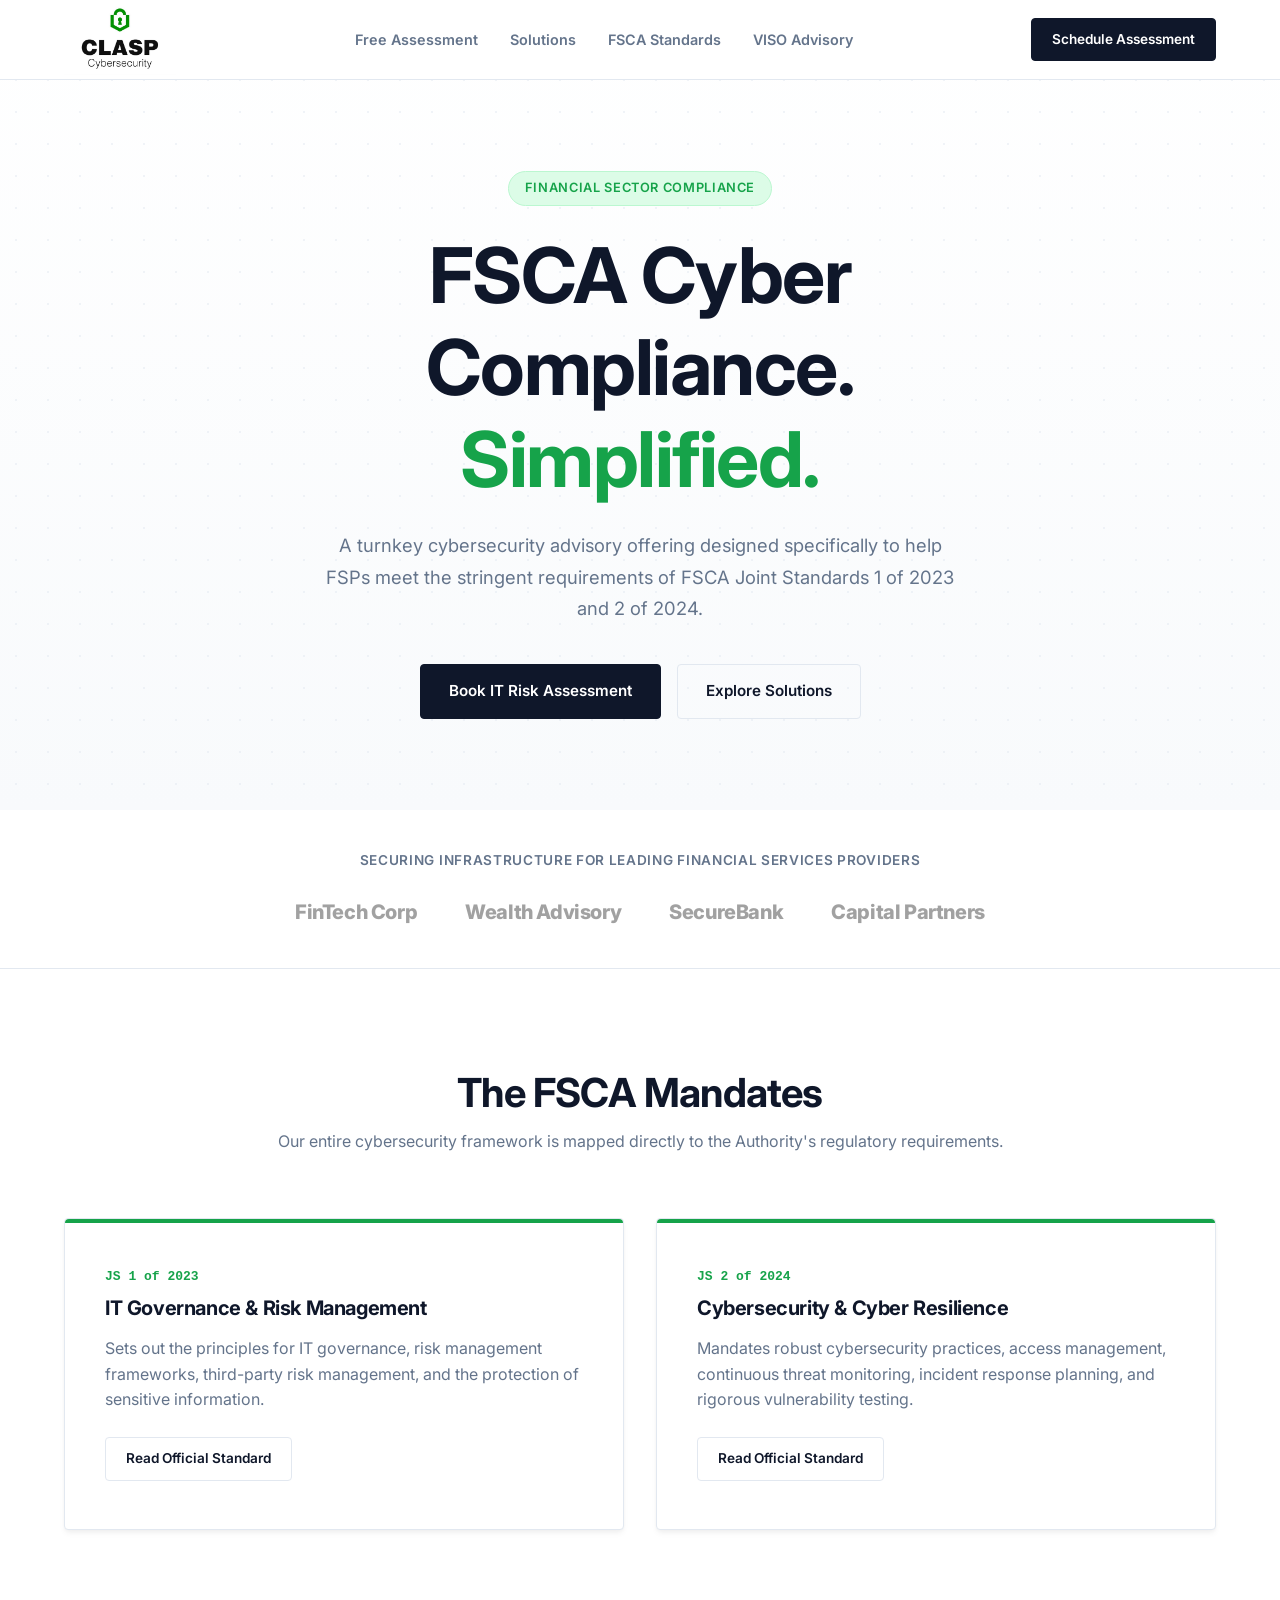
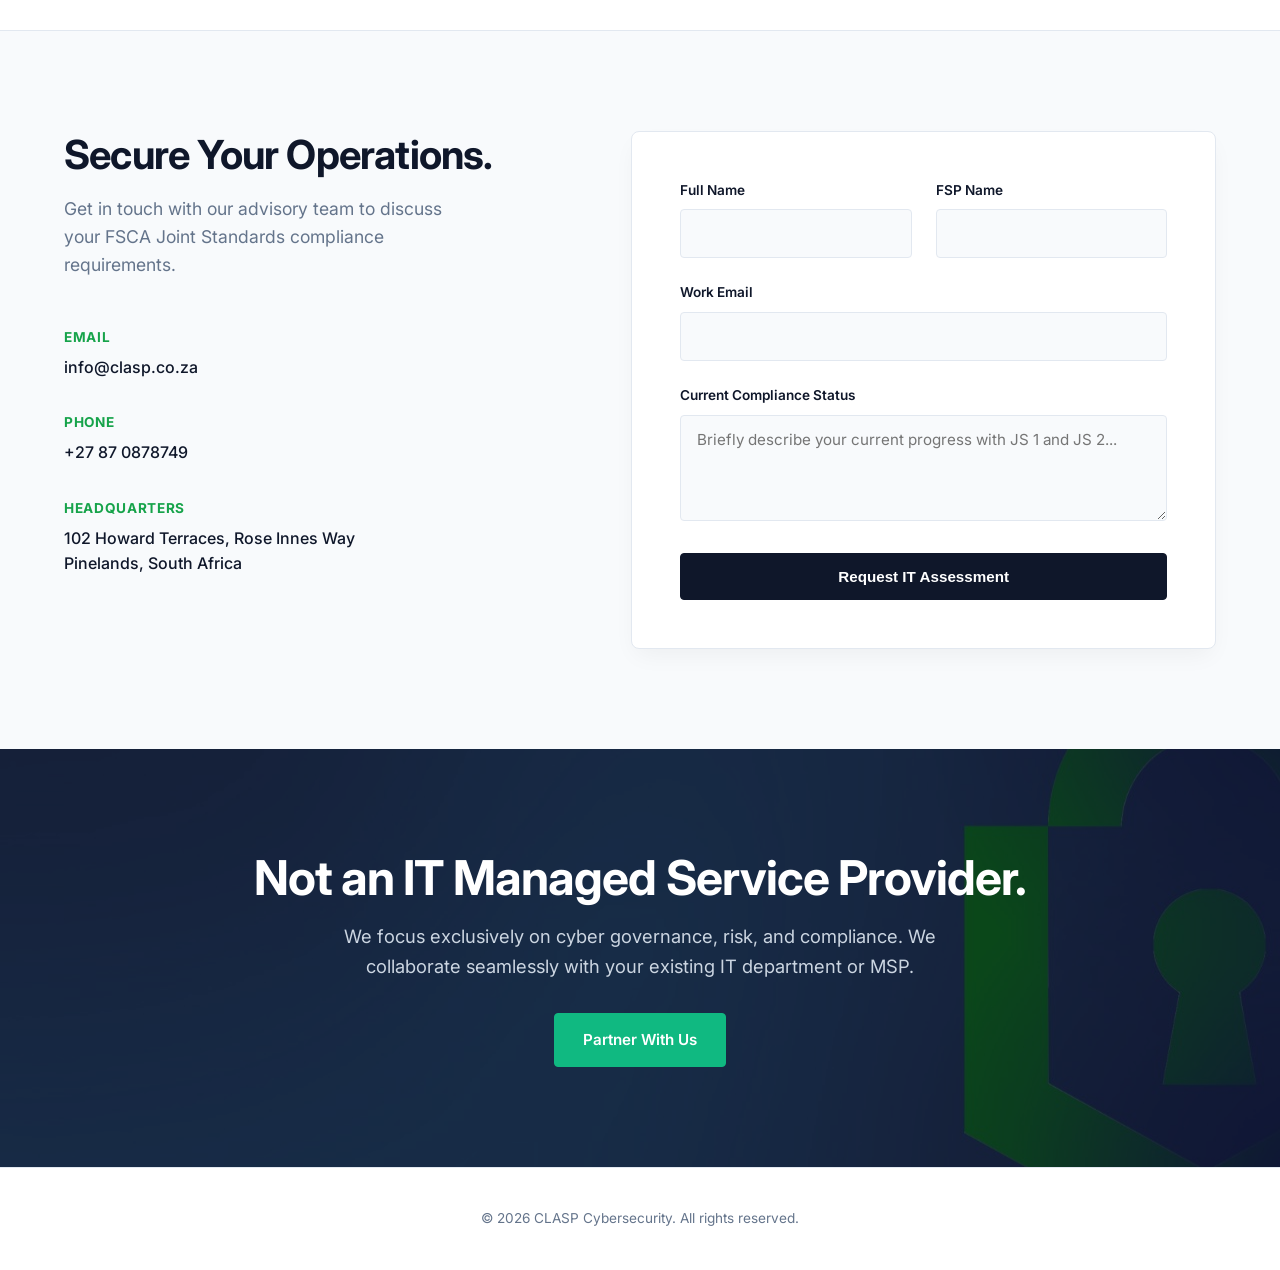
==== index.html @ 7457c9a3 "updated links for js1&2 and added button animation" ====
<!DOCTYPE html>
<html lang="en">
<head>
  <meta charset="UTF-8">
  <meta name="viewport" content="width=device-width, initial-scale=1.0">
  <meta name="description" content="CLASP - Cybersecurity and FSCA Joint Standards Compliance for FSPs">
  <title>CLASP | FSCA Cyber Compliance</title>
  <link rel="icon" type="image/png" href="images/favicon.png">
  
  <link rel="preconnect" href="https://fonts.googleapis.com">
  <link rel="preconnect" href="https://fonts.gstatic.com" crossorigin>
  <link href="https://fonts.googleapis.com/css2?family=Inter:wght@400;500;600;700;800&display=swap" rel="stylesheet">
  
  <link rel="stylesheet" href="main.css">
</head>
<body>

  <nav class="navbar">
    <div class="container nav-container">
      <a href="/" class="brand">
        <img src="images/whitelogo.png" alt="CLASP Cyber" class="nav-logo">
      </a>
      <ul class="nav-links">
        <li><a href="assessment.html">Free Assessment</a></li>
        <li><a href="services.html">Solutions</a></li>
        <li><a href="index.html#standards">FSCA Standards</a></li>
        <li><a href="about.html">VISO Advisory</a></li>
      </ul>
      <a href="#contact" class="btn btn-primary btn-sm">Schedule Assessment</a>
    </div>
  </nav>

  <main>
    <section class="hero">
      <div class="hero-pattern"></div>
      <div class="container hero-container">
        <div class="badge">Financial Sector Compliance</div>
        <h1>FSCA Cyber Compliance. <br><span class="text-accent">Simplified.</span></h1>
        <p class="hero-subtitle">
          A turnkey cybersecurity advisory offering designed specifically to help FSPs meet the stringent requirements of FSCA Joint Standards 1 of 2023 and 2 of 2024.
        </p>
        <div class="button-group">
          <a href="#contact" class="btn btn-primary">Book IT Risk Assessment</a>
          <a href="services.html" class="btn btn-outline">Explore Solutions</a>
        </div>
      </div>
    </section>

    <section class="trusted-by">
      <div class="container">
        <p class="trusted-label">Securing infrastructure for leading Financial Services Providers</p>
        <div class="logo-strip">
          <span class="trust-logo">FinTech Corp</span>
          <span class="trust-logo">Wealth Advisory</span>
          <span class="trust-logo">SecureBank</span>
          <span class="trust-logo">Capital Partners</span>
        </div>
      </div>
    </section>

    <section id="standards" style="padding: 100px 0; background: var(--bg-surface); border-bottom: 1px solid var(--border-subtle);">
      <div class="container">
        <div class="section-header">
          <h2>The FSCA Mandates</h2>
          <p>Our entire cybersecurity framework is mapped directly to the Authority's regulatory requirements.</p>
        </div>
        
        <div style="display: grid; grid-template-columns: repeat(auto-fit, minmax(300px, 1fr)); gap: 32px;">
          <div class="trust-card">
            <div class="card-line"></div>
            <div style="font-family: monospace; color: var(--accent); font-weight: 600; margin-bottom: 8px;">JS 1 of 2023</div>
            <h3>IT Governance & Risk Management</h3>
            <p style="margin-bottom: 24px;">Sets out the principles for IT governance, risk management frameworks, third-party risk management, and the protection of sensitive information.</p>
            <a href="https://www.resbank.co.za/en/home/publications/publication-detail-pages/prudential-authority/pa-public-awareness/Communication/2023/Joint-Communication-4-of-2023-Publication-of-the-Joint-Standard-IT-Gov-and-Risk" target="_blank" class="btn btn-outline btn-sm">Read Official Standard</a>
          </div>
          
          <div class="trust-card">
            <div class="card-line"></div>
            <div style="font-family: monospace; color: var(--accent); font-weight: 600; margin-bottom: 8px;">JS 2 of 2024</div>
            <h3>Cybersecurity & Cyber Resilience</h3>
            <p style="margin-bottom: 24px;">Mandates robust cybersecurity practices, access management, continuous threat monitoring, incident response planning, and rigorous vulnerability testing.</p>
            <a href="https://www.resbank.co.za/en/home/publications/publication-detail-pages/prudential-authority/pa-public-awareness/Communication/2024/Joint-Communication-2-of-2024-Publication-of-the-Joint-Standard-Cybersecurity-and-cyber-resilience" target="_blank" class="btn btn-outline btn-sm">Read Official Standard</a>
          </div>
        </div>
      </div>
    </section>

    <section id="contact" class="contact-section">
      <div class="container contact-container">
        
        <div class="contact-info">
          <h2>Secure Your Operations.</h2>
          <p>Get in touch with our advisory team to discuss your FSCA Joint Standards compliance requirements.</p>
          
          <div class="contact-details">
            <div class="detail-item">
              <strong>Email</strong>
              <span>info@clasp.co.za</span>
            </div>
            <div class="detail-item">
              <strong>Phone</strong>
              <span>+27 87 0878749</span>
            </div>
            <div class="detail-item">
              <strong>Headquarters</strong>
              <span>102 Howard Terraces, Rose Innes Way<br>Pinelands, South Africa</span>
            </div>
          </div>
        </div>
        
        <div class="contact-form-wrapper">
          <form class="enterprise-form" id="contact-form">
            <div class="form-row">
              <div class="form-group">
                <label for="name">Full Name</label>
                <input type="text" id="name" required>
              </div>
              <div class="form-group">
                <label for="company">FSP Name</label>
                <input type="text" id="company" required>
              </div>
            </div>
            <div class="form-group">
              <label for="email">Work Email</label>
              <input type="email" id="email" required>
            </div>
            <div class="form-group">
              <label for="message">Current Compliance Status</label>
              <textarea id="message" rows="4" placeholder="Briefly describe your current progress with JS 1 and JS 2..." required></textarea>
            </div>
            <button type="submit" class="btn btn-primary w-100">Request IT Assessment</button>
          </form>
        </div>

      </div>
    </section>
  </main>

  <section class="cta-banner">
    <div class="cta-overlay"></div>
    <div class="container cta-container">
      <h2>Not an IT Managed Service Provider.</h2>
      <p>We focus exclusively on cyber governance, risk, and compliance. We collaborate seamlessly with your existing IT department or MSP.</p>
      <a href="#contact" class="btn btn-accent cta-btn">Partner With Us</a>
    </div>
  </section>

  <footer class="footer">
    <div class="container">
      <div class="footer-bottom">
        <p>&copy; 2026 CLASP Cybersecurity. All rights reserved.</p>
      </div>
    </div>
  </footer>
  <script src="main.js"></script>
</body>
</html>
---- main.css ----
/* ============================================
   CLASP — Crisp White & Cyber Green Theme
   ============================================ */

:root {
  /* The Palette: Ultra-clean white with your brand's green */
  --bg-base: #F8FAFC;       /* Very light cool gray for the page background */
  --bg-surface: #FFFFFF;    /* Pure white for cards and nav */
  
  --text-main: #0F172A;     /* Deep slate (almost black) for crisp reading */
  --text-muted: #64748B;    /* Medium slate for secondary text */
  
  --accent: #16A34A;        /* Cyber Green (matches your logo) */
  --accent-light: #DCFCE7;  /* Very soft green for hover states/badges */
  
  --border-subtle: #E2E8F0; /* Light gray borders */
  --border-focus: #16A34A;

  --font-main: 'Inter', sans-serif;
  --radius-sm: 4px;         
  --radius-md: 8px;
  
  --ease: cubic-bezier(0.16, 1, 0.3, 1);
}

/* --- Reset & Base --- */
* { margin: 0; padding: 0; box-sizing: border-box; }

body {
  font-family: var(--font-main);
  background-color: var(--bg-base);
  color: var(--text-main);
  line-height: 1.6;
  -webkit-font-smoothing: antialiased;
}

a { text-decoration: none; color: inherit; }
ul { list-style: none; }

.container {
  max-width: 1200px;
  margin: 0 auto;
  padding: 0 24px;
}

.text-accent { color: var(--accent); }

/* --- Typography --- */
h1, h2, h3 { font-weight: 700; line-height: 1.2; letter-spacing: -0.02em; }
p { color: var(--text-muted); }

/* --- Buttons --- */
.btn {
  display: inline-flex;
  align-items: center;
  justify-content: center;
  padding: 14px 28px;
  font-size: 0.95rem;
  font-weight: 600;
  border-radius: var(--radius-sm);
  transition: all 0.2s var(--ease);
  cursor: pointer;
}

.btn-primary {
  background-color: var(--text-main);
  color: #FFFFFF;
  border: 1px solid var(--text-main);
}

.btn-primary:hover {
  background-color: var(--accent); 
  border-color: var(--accent);
}

.btn-outline {
  background-color: transparent;
  color: var(--text-main);
  border: 1px solid var(--border-subtle);
}

.btn-outline:hover {
  background-color: var(--bg-surface);
  border-color: var(--text-main);
}

.btn-sm { padding: 10px 20px; font-size: 0.85rem; }

/* --- Navigation --- */
.navbar {
  position: fixed;
  top: 0; left: 0; right: 0;
  height: 80px;
  background: rgba(255, 255, 255, 0.95);
  backdrop-filter: blur(8px);
  -webkit-backdrop-filter: blur(8px);
  border-bottom: 1px solid var(--border-subtle);
  z-index: 100;
}

.nav-container {
  display: flex;
  justify-content: space-between;
  align-items: center;
  height: 100%;
}

.brand {
  font-size: 1.25rem;
  font-weight: 800;
  letter-spacing: 0.05em;
  color: var(--accent);
}

/* The Magic Logo Fix */
.nav-logo {
  height: 70px;
  width: auto;
  display: block;
  /*filter: invert(1) hue-rotate(180deg) brightness(0.8);*/
  transition: transform 0.3s var(--ease);
}

.nav-logo:hover {
  transform: scale(1.02);
}

.nav-links { display: flex; gap: 32px; }
.nav-links a {
  font-size: 0.9rem;
  font-weight: 600;
  color: var(--text-muted);
  transition: color 0.2s;
}
.nav-links a:hover { color: var(--accent); }
/* The active state class we will apply with JavaScript */
.nav-links a.nav-active {
  color: var(--accent) !important;
}

/* --- Hero Section --- */
.hero {
  position: relative;
  min-height: 90vh;
  display: flex;
  align-items: center;
  padding-top: 80px;
  background: linear-gradient(180deg, #FFFFFF 0%, var(--bg-base) 100%);
  overflow: hidden;
}

.hero-pattern {
  position: absolute;
  inset: 0;
  background-image: radial-gradient(var(--border-subtle) 1px, transparent 1px);
  background-size: 32px 32px;
  opacity: 0.5;
  z-index: 0;
}

.hero-container {
  max-width: 850px;
  text-align: center;
  position: relative;
  z-index: 1;
}

.badge {
  display: inline-block;
  padding: 6px 16px;
  background: var(--accent-light);
  border: 1px solid #bbf7d0;
  border-radius: 60px;
  font-size: 0.8rem;
  font-weight: 600;
  color: var(--accent);
  margin-bottom: 24px;
  text-transform: uppercase;
  letter-spacing: 0.05em;
}

.hero h1 {
  font-size: clamp(3rem, 6vw, 5rem);
  margin-bottom: 24px;
  color: var(--text-main);
}

.hero-subtitle {
  font-size: 1.15rem;
  max-width: 650px;
  margin: 0 auto 40px;
  line-height: 1.7;
}

.button-group {
  display: flex;
  gap: 16px;
  justify-content: center;
}

/* --- Features / Grid --- */
.features { padding: 100px 0; }

.section-header {
  text-align: center;
  margin-bottom: 64px;
}

.section-header h2 { font-size: 2.5rem; margin-bottom: 12px; color: var(--text-main); }

.grid-3 {
  display: grid;
  grid-template-columns: repeat(auto-fit, minmax(300px, 1fr));
  gap: 32px;
}

.trust-card {
  background: var(--bg-surface);
  border: 1px solid var(--border-subtle);
  padding: 48px 40px;
  border-radius: var(--radius-sm);
  box-shadow: 0 4px 6px -1px rgba(0, 0, 0, 0.05), 0 2px 4px -1px rgba(0, 0, 0, 0.03);
  position: relative;
  transition: transform 0.3s var(--ease), box-shadow 0.3s var(--ease);
}

.trust-card:hover {
  transform: translateY(-4px);
  box-shadow: 0 10px 15px -3px rgba(0, 0, 0, 0.1), 0 4px 6px -2px rgba(0, 0, 0, 0.05);
}

.card-line {
  position: absolute;
  top: 0; left: 0; right: 0;
  height: 4px;
  background: var(--accent);
  border-radius: var(--radius-sm) var(--radius-sm) 0 0;
}

.trust-card h3 { font-size: 1.25rem; margin-bottom: 16px; color: var(--text-main); }
.trust-card p { font-size: 1rem; line-height: 1.6; }


/* --- Trusted By Banner --- */
.trusted-by {
  border-bottom: 1px solid var(--border-subtle);
  padding: 40px 0;
  background: var(--bg-surface);
  text-align: center;
}

.trusted-label {
  font-size: 0.85rem;
  text-transform: uppercase;
  letter-spacing: 0.05em;
  color: var(--text-muted);
  margin-bottom: 24px;
  font-weight: 600;
}

.logo-strip {
  display: flex;
  justify-content: center;
  align-items: center;
  gap: 48px;
  flex-wrap: wrap;
  opacity: 0.4;
  filter: grayscale(100%);
  transition: opacity 0.3s ease;
}

.logo-strip:hover { opacity: 0.7; }

.trust-logo {
  font-family: var(--font-main);
  font-weight: 800;
  font-size: 1.25rem;
  color: var(--text-main);
  letter-spacing: -0.02em;
}

/* --- Contact Section --- */
.contact-section {
  padding: 100px 0;
  background: var(--bg-base);
}

.contact-container {
  display: grid;
  grid-template-columns: 1fr 1.2fr;
  gap: 80px;
  align-items: start;
}

.contact-info h2 { font-size: 2.5rem; margin-bottom: 16px; color: var(--text-main); }
.contact-info p { font-size: 1.1rem; margin-bottom: 48px; max-width: 400px; }

.contact-details {
  display: flex;
  flex-direction: column;
  gap: 32px;
}

.detail-item strong {
  display: block;
  font-size: 0.85rem;
  text-transform: uppercase;
  letter-spacing: 0.05em;
  color: var(--accent);
  margin-bottom: 6px;
}

.detail-item span { color: var(--text-main); font-weight: 500; line-height: 1.5; }

/* --- Enterprise Form --- */
.contact-form-wrapper {
  background: var(--bg-surface);
  padding: 48px;
  border-radius: var(--radius-md);
  border: 1px solid var(--border-subtle);
  box-shadow: 0 10px 25px -5px rgba(0, 0, 0, 0.05);
}

.enterprise-form .form-row { display: grid; grid-template-columns: 1fr 1fr; gap: 24px; }
.form-group { margin-bottom: 24px; }
.form-group label { display: block; font-size: 0.85rem; font-weight: 600; margin-bottom: 8px; color: var(--text-main); }

.form-group input,
.form-group textarea {
  width: 100%;
  padding: 14px 16px;
  background: var(--bg-base);
  border: 1px solid var(--border-subtle);
  border-radius: var(--radius-sm);
  font-family: var(--font-main);
  font-size: 0.95rem;
  color: var(--text-main);
  transition: all 0.2s var(--ease);
}

.form-group input:focus,
.form-group textarea:focus {
  outline: none;
  border-color: var(--accent);
  background: var(--bg-surface);
  box-shadow: 0 0 0 4px var(--accent-light);
}

.w-100 { width: 100%; }

/* --- Dark Contrast CTA Banner --- */
.cta-banner {
  position: relative;
  padding: 100px 0;
  background-image: url('images/clasp-background-1-.jpg');
  background-size: cover;
  background-position: center;
  color: #FFFFFF;
  text-align: center;
}

.cta-overlay {
  position: absolute;
  inset: 0;
  background: rgba(15, 23, 42, 0.6); /* Deep slate tint */
  z-index: 1;
}

.cta-container { position: relative; z-index: 2; }
.cta-banner h2 { font-size: clamp(2rem, 4vw, 3rem); margin-bottom: 16px; color: #FFFFFF; }
.cta-banner p { font-size: 1.15rem; color: #CBD5E1; margin-bottom: 32px; max-width: 600px; margin-left: auto; margin-right: auto; }

.btn-accent { background-color: #10B981; color: #FFFFFF; border: 1px solid #10B981; }
.btn-accent:hover { background-color: #059669; border-color: #059669; transform: translateY(-2px); box-shadow: 0 10px 15px -3px rgba(16, 185, 129, 0.3); }

/* --- Footer --- */
.footer {
  border-top: 1px solid var(--border-subtle);
  background: #FFFFFF;
  padding: 40px 0;
  text-align: center;
  font-size: 0.85rem;
  color: var(--text-muted);
}

@media (max-width: 900px) {
  .contact-container { grid-template-columns: 1fr; gap: 48px; }
  .enterprise-form .form-row { grid-template-columns: 1fr; }
  .contact-form-wrapper { padding: 32px; }
  .nav-links { display: none; /* Can add hamburger menu later */ }
} 

/* ============================================
   VISO ADVISORY PAGE STYLES (about.css)
   ============================================ */

/* --- VISO Hero Adjustments --- */
.viso-hero {
  min-height: 50vh;
  padding-top: 140px;
  text-align: center; /* Keep VISO hero consistent with main hero */
}

.viso-hero-container {
  max-width: 900px;
  margin: 0 auto; /* Center the content block */
}

.viso-title {
  font-size: clamp(2.5rem, 5vw, 4rem);
  color: var(--text-main);
}

.viso-subtitle {
  max-width: 700px;
  margin: 0 auto; /* Center subtitle text */
}

/* --- Features Section Adjustments --- */
.viso-features {
  padding-top: 40px;
}

.viso-section-header {
  text-align: left;
  margin-bottom: 40px;
}

.card-title {
  color: var(--text-main);
}

/* --- Collaboration Section ("Not an MSP") --- */
.collaboration-section {
  background: var(--bg-surface);
  padding: 100px 0;
  border-top: 1px solid var(--border-subtle);
}

.collaboration-grid {
  display: grid;
  grid-template-columns: 1fr 1fr;
  gap: 64px;
  align-items: center;
}

.collaboration-text h2 {
  font-size: 2.5rem;
  margin-bottom: 24px;
  color: var(--text-main);
}

.collaboration-text p {
  font-size: 1.1rem;
  color: var(--text-muted);
  margin-bottom: 24px;
}

.collaboration-list {
  list-style: none;
  display: flex;
  flex-direction: column;
  gap: 16px;
  margin-top: 8px;
}

.collaboration-list li {
  display: flex;
  align-items: center;
  gap: 12px;
  font-weight: 600;
  color: var(--text-main);
}

.collaboration-list li.muted {
  color: var(--text-muted);
}

.check-icon {
  color: var(--accent);
}

.arrow-icon {
  color: var(--border-focus);
}

/* --- VISO CTA Box --- */
.collaboration-cta-box {
  background: var(--bg-base);
  padding: 48px;
  border-radius: var(--radius-md);
  border: 1px solid var(--border-subtle);
}

.collaboration-cta-box h3 {
  margin-bottom: 16px;
  color: var(--text-main);
}

.collaboration-cta-box p {
  margin-bottom: 32px;
  color: var(--text-muted);
}

/* --- Mobile Responsiveness --- */
@media (max-width: 900px) {
  .collaboration-grid {
    grid-template-columns: 1fr;
    gap: 48px;
  }
  .collaboration-cta-box {
    padding: 32px;
  }
}

/* ============================================
   ASSESSMENT QUIZ STYLES
   ============================================ */

.assessment-page {
  background: var(--bg-base);
}

.assessment-main {
  padding-top: 140px;
  min-height: 100vh;
  display: flex;
  align-items: flex-start;
  justify-content: center;
}

.assessment-container {
  max-width: 800px;
  width: 100%;
}

.quiz-header {
  text-align: center;
  margin-bottom: 40px;
}

.quiz-header h1 {
  color: var(--text-main);
  margin-bottom: 16px;
}

/* The Quiz Card */
.quiz-card {
  background: var(--bg-surface);
  border: 1px solid var(--border-subtle);
  border-radius: var(--radius-md);
  padding: 48px;
  box-shadow: 0 10px 30px -5px rgba(0, 0, 0, 0.05);
  min-height: 400px;
  position: relative;
}

/* Progress Bar */
.progress-bar-container {
  width: 100%;
  height: 6px;
  background: var(--bg-base);
  border-radius: 6px;
  margin-bottom: 32px;
  overflow: hidden;
}

.progress-bar {
  height: 100%;
  background: var(--accent);
  width: 0%;
  transition: width 0.4s var(--ease);
}

/* Question Styles */
.question-text {
  font-size: 1.5rem;
  font-weight: 600;
  color: var(--text-main);
  margin-bottom: 32px;
  line-height: 1.4;
}

.options-grid {
  display: flex;
  flex-direction: column;
  gap: 16px;
  margin-bottom: 32px;
}

.option-btn {
  width: 100%;
  text-align: left;
  padding: 16px 24px;
  background: var(--bg-base);
  border: 1px solid var(--border-subtle);
  border-radius: var(--radius-sm);
  font-size: 1.05rem;
  font-weight: 500;
  color: var(--text-main);
  cursor: pointer;
  transition: all 0.2s var(--ease);
}

.option-btn:hover {
  border-color: var(--accent);
  background: var(--accent-light);
}

/* Results Styles */
.hidden {
  display: none !important;
}

.text-center {
  text-align: center;
}

.score-circle {
  width: 120px;
  height: 120px;
  border-radius: 50%;
  background: var(--accent-light);
  color: var(--accent);
  display: flex;
  align-items: center;
  justify-content: center;
  font-size: 2.5rem;
  font-weight: 800;
  margin: 0 auto 24px;
  border: 4px solid var(--accent);
}

.result-text {
  font-size: 1.1rem;
  color: var(--text-muted);
  margin-bottom: 40px;
  max-width: 500px;
  margin-left: auto;
  margin-right: auto;
}

.result-actions {
  display: flex;
  gap: 16px;
  justify-content: center;
}

@media (max-width: 600px) {
  .quiz-card { padding: 32px 24px; }
  .result-actions { flex-direction: column; }
}

/* --- Navigation & Counter Additions --- */
.question-counter {
  font-size: 0.85rem;
  font-weight: 700;
  color: var(--accent);
  text-transform: uppercase;
  letter-spacing: 0.05em;
  margin-bottom: 16px;
}

.quiz-navigation {
  display: flex;
  justify-content: space-between;
  margin-top: 32px;
  padding-top: 24px;
  border-top: 1px solid var(--border-subtle);
}

/* Disabled state for the Next button */
.quiz-navigation .btn:disabled {
  opacity: 0.5;
  cursor: not-allowed;
  pointer-events: none;
}

/* Highlight the selected option */
.option-btn.selected {
  border-color: var(--accent);
  background: var(--accent-light);
  box-shadow: 0 0 0 1px var(--accent);
}

.score-line-wrapper {
  max-width: 500px;
  margin: 0 auto 48px;
  position: relative;
  padding-top: 40px; /* Space reserved only for the moving tooltip */
}
.score-line {
  position: relative;
  height: 12px;
  background: linear-gradient(to right, 
    #EF4444 0%, #EF4444 39.9%,   
    #F59E0B 40%, #F59E0B 64.9%,  
    #3B82F6 65%, #3B82F6 84.9%,  
    #10B981 85%, #10B981 100%    
  );
  border-radius: 6px;
  margin-bottom: 48px; /* Creates a nice gap below the line for the benchmark label */
}

.benchmark-label {
  position: absolute;
  top: 30px; /* Pushes the text safely below the tick mark */
  transform: translateX(-50%);
  font-size: 0.75rem;
  font-weight: 700;
  color: var(--text-muted);
  text-transform: uppercase;
  letter-spacing: 0.05em;
  white-space: nowrap;
}

.benchmark-tick {
  position: absolute;
  top: 0;
  height: 24px; /* Drops 12px below the line */
  width: 2px;
  background-color: var(--text-muted);
  transform: translateX(-50%);
  z-index: 1;
}

/* The User's Score Pin */
.user-score-marker {
  position: absolute;
  top: 50%;
  transform: translate(-50%, -50%);
  width: 24px;
  height: 24px;
  background: var(--bg-surface);
  border: 4px solid var(--text-main);
  border-radius: 50%;
  box-shadow: 0 4px 6px rgba(0, 0, 0, 0.1);
  /* Smoothly slides into place */
  transition: left 1s cubic-bezier(0.16, 1, 0.3, 1), border-color 0.3s;
  z-index: 2;
}

.user-score-tooltip {
  position: absolute;
  top: -40px;
  left: 50%;
  transform: translateX(-50%);
  background: var(--text-main);
  color: var(--bg-surface);
  padding: 4px 12px;
  border-radius: 4px;
  font-size: 0.9rem;
  font-weight: 800;
}

/* Tooltip triangle pointer */
.user-score-tooltip::after {
  content: '';
  position: absolute;
  bottom: -6px;
  left: 50%;
  transform: translateX(-50%);
  border-width: 6px 6px 0;
  border-style: solid;
  border-color: var(--text-main) transparent transparent transparent;
}

.score-labels {
  display: flex;
  justify-content: space-between;
  font-size: 0.8rem;
  font-weight: 600;
  color: var(--text-muted);
}
/* Schedule Assessment → show CLASP logo on hover, keep background */
a[href="#contact"].btn-primary,
a[href="index.html#contact"].btn-primary {
  position: relative;
  overflow: hidden;
  z-index: 0;
  transition: color 0.3s var(--ease),
              background-color 0.3s var(--ease),
              border-color 0.3s var(--ease);
}

a[href="#contact"].btn-primary::before,
a[href="index.html#contact"].btn-primary::before {
  content: '';
  position: absolute;
  inset: 0;
  background-image: url('images/icon-no-brackground.png'); /* CLASP logo */
  background-repeat: no-repeat;
  background-position: center;
  background-size: 32px;
  transform: translateY(100%);
  transition: transform 0.3s var(--ease);
  z-index: 1;
}

a[href="#contact"].btn-primary:hover::before,
a[href="index.html#contact"].btn-primary:hover::before {
  transform: translateY(0);
}

a[href="#contact"].btn-primary:hover,
a[href="index.html#contact"].btn-primary:hover {
  color: transparent;                /* hide text */
  background-color: var(--text-main); /* keep original dark bg, not green */
  border-color: var(--text-main);
}
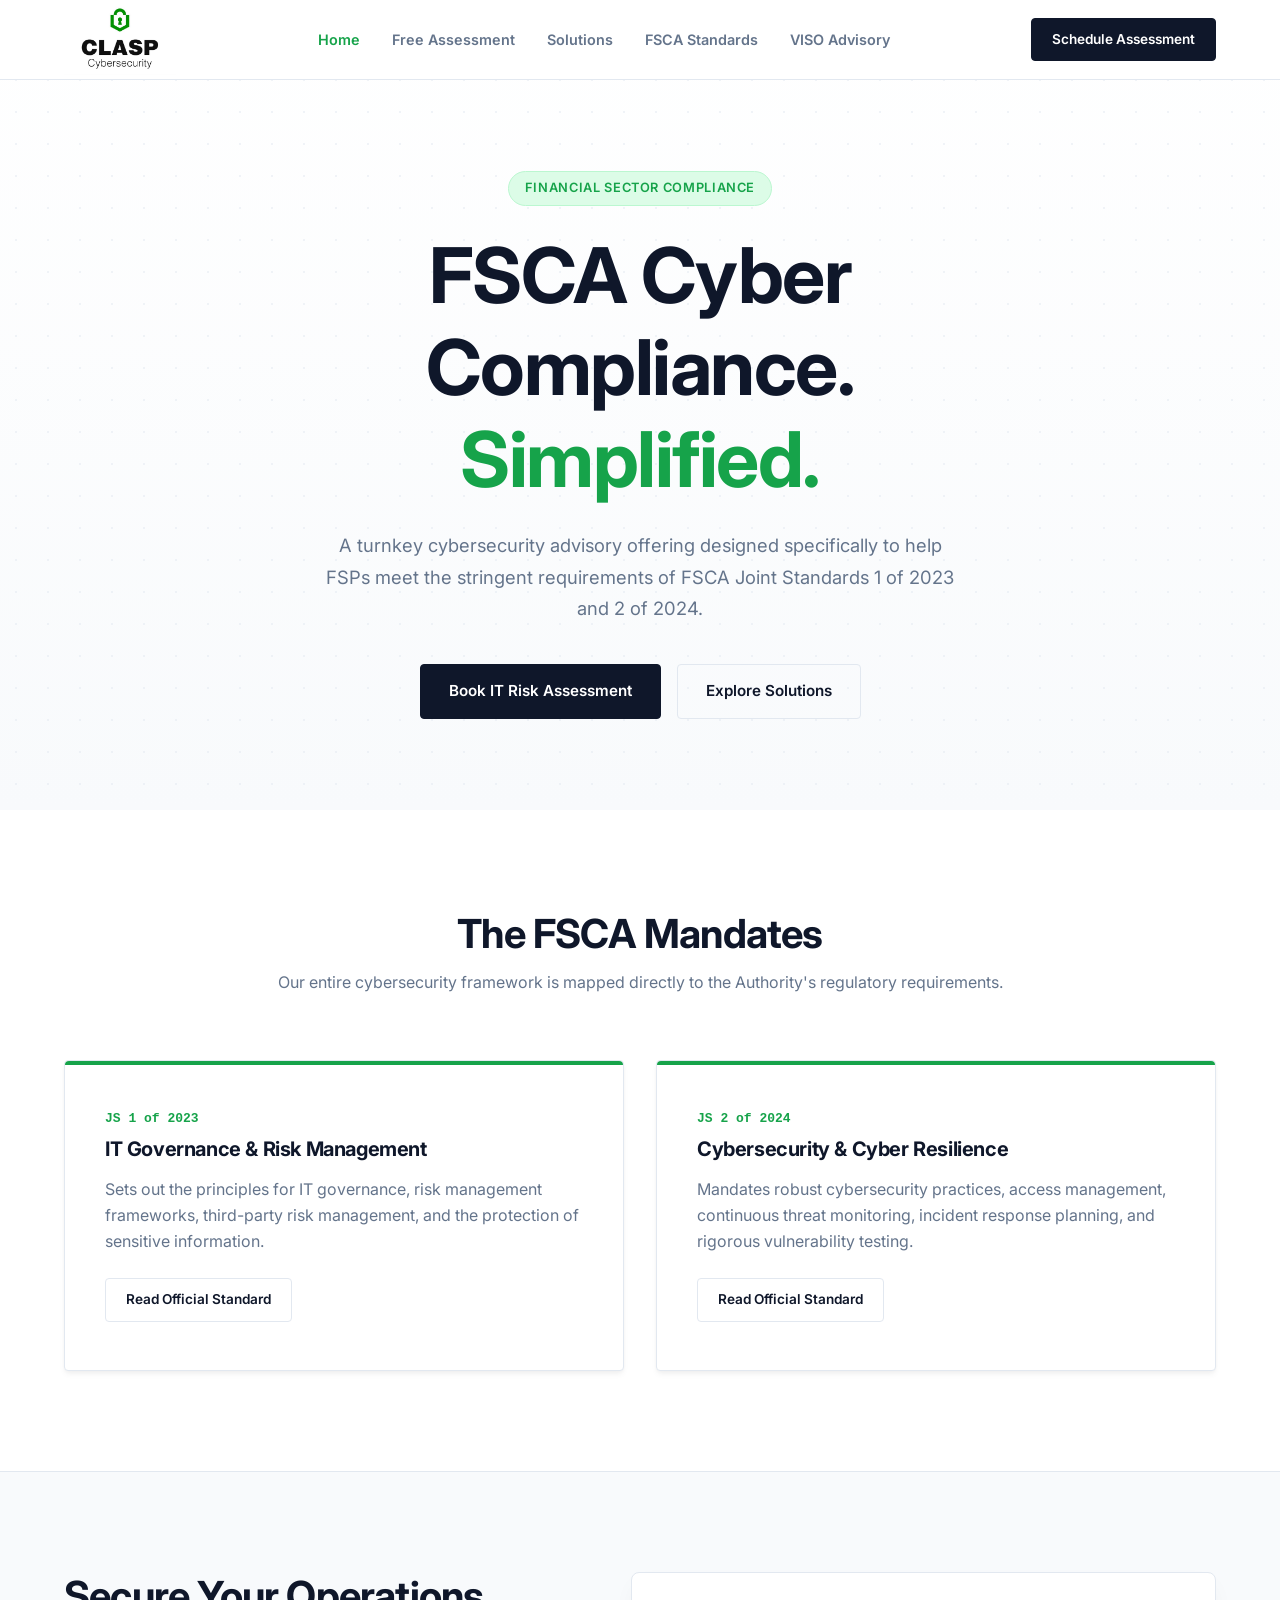
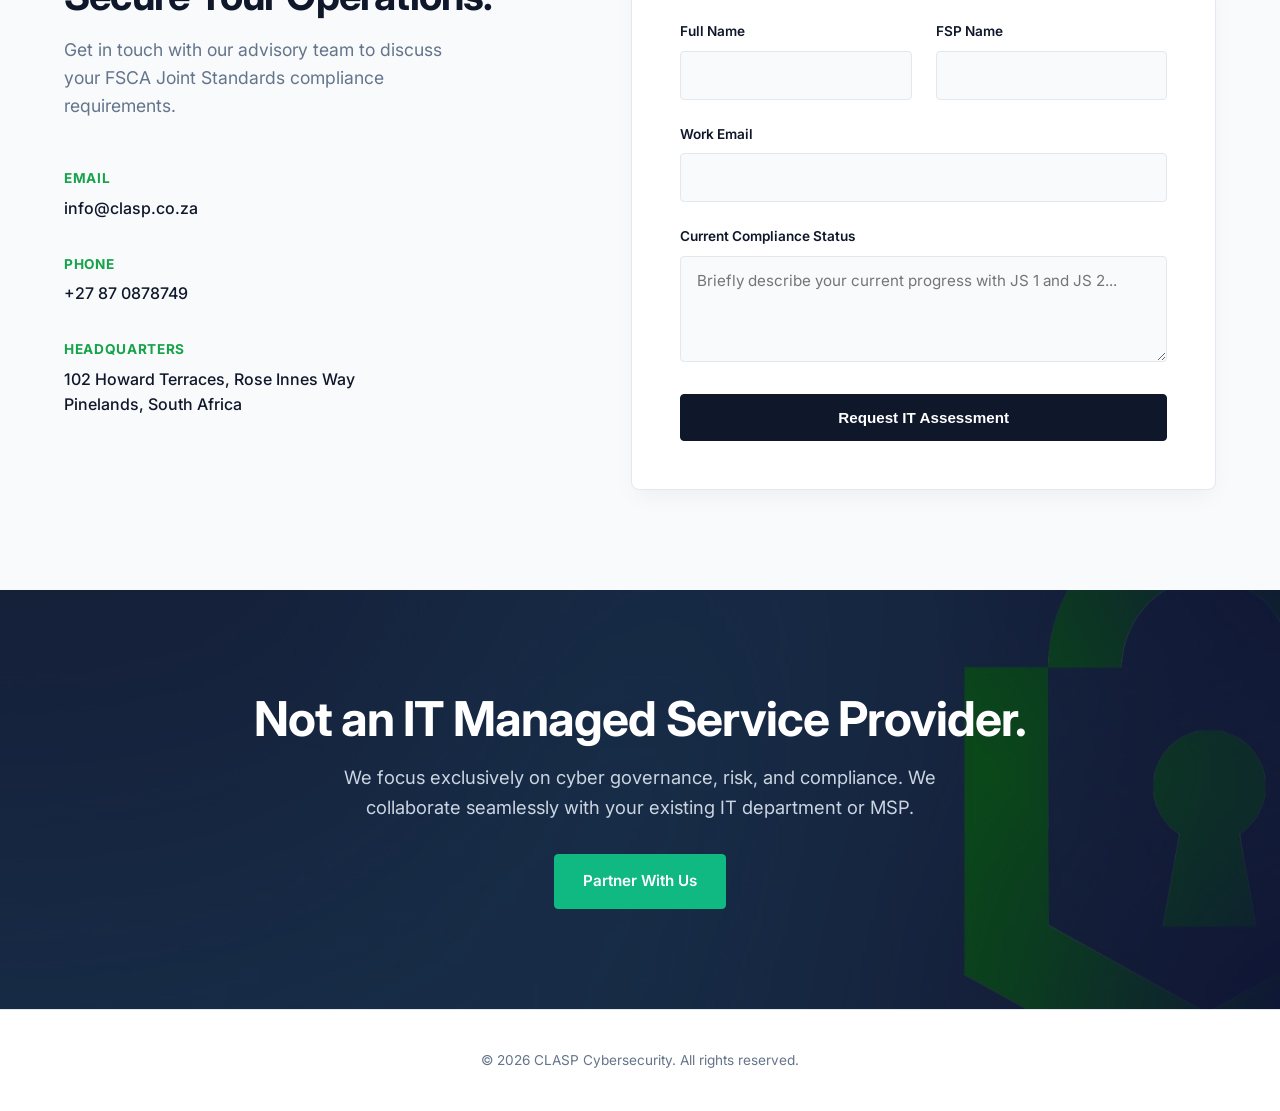
==== commit 4b7bb6c1: "made some design changes" ====
--- a/index.html
+++ b/index.html
@@ -12,6 +12,7 @@
   <link href="https://fonts.googleapis.com/css2?family=Inter:wght@400;500;600;700;800&display=swap" rel="stylesheet">
   
   <link rel="stylesheet" href="main.css">
+  <script src="https://challenges.cloudflare.com/turnstile/v0/api.js" async defer></script> 
 </head>
 <body>
 
@@ -20,7 +21,13 @@
       <a href="/" class="brand">
         <img src="images/whitelogo.png" alt="CLASP Cyber" class="nav-logo">
       </a>
+        <button class="nav-toggle" aria-label="Toggle navigation" aria-expanded="false">
+          <span></span>
+          <span></span>
+          <span></span>
+        </button>
       <ul class="nav-links">
+        <li><a href="index.html" class="nav-active">Home</a></li>
         <li><a href="assessment.html">Free Assessment</a></li>
         <li><a href="services.html">Solutions</a></li>
         <li><a href="index.html#standards">FSCA Standards</a></li>
@@ -46,18 +53,7 @@
       </div>
     </section>
 
-    <section class="trusted-by">
-      <div class="container">
-        <p class="trusted-label">Securing infrastructure for leading Financial Services Providers</p>
-        <div class="logo-strip">
-          <span class="trust-logo">FinTech Corp</span>
-          <span class="trust-logo">Wealth Advisory</span>
-          <span class="trust-logo">SecureBank</span>
-          <span class="trust-logo">Capital Partners</span>
-        </div>
-      </div>
-    </section>
-
+    
     <section id="standards" style="padding: 100px 0; background: var(--bg-surface); border-bottom: 1px solid var(--border-subtle);">
       <div class="container">
         <div class="section-header">
@@ -113,22 +109,29 @@
             <div class="form-row">
               <div class="form-group">
                 <label for="name">Full Name</label>
-                <input type="text" id="name" required>
+                <input type="text" id="name" name="name" required>
               </div>
               <div class="form-group">
                 <label for="company">FSP Name</label>
-                <input type="text" id="company" required>
+                <input type="text" id="company" name="company" required>
               </div>
             </div>
+            
             <div class="form-group">
               <label for="email">Work Email</label>
-              <input type="email" id="email" required>
+              <input type="email" id="email" name="email" required>
             </div>
+            
             <div class="form-group">
               <label for="message">Current Compliance Status</label>
-              <textarea id="message" rows="4" placeholder="Briefly describe your current progress with JS 1 and JS 2..." required></textarea>
+              <textarea id="message" name="message" rows="4" placeholder="Briefly describe your current progress with JS 1 and JS 2..." required></textarea>
             </div>
-            <button type="submit" class="btn btn-primary w-100">Request IT Assessment</button>
+            
+            <div class="cf-turnstile" data-sitekey="0x4AAAAAACrjuvZchyjGcZKr" style="margin-bottom: 20px;"></div>
+
+            <button type="submit" class="btn btn-primary w-100" id="submit-btn">Request IT Assessment</button>
+            
+            <div id="form-status" style="display: none; margin-top: 16px; padding: 12px; border-radius: 4px; font-weight: 500; text-align: center;"></div>
           </form>
         </div>
 
--- a/main.css
+++ b/main.css
@@ -138,6 +138,43 @@
   color: var(--accent) !important;
 }
 
+/* Hamburger toggle (hidden on desktop) */
+.nav-toggle {
+  display: none;
+  flex-direction: column;
+  justify-content: center;
+  align-items: center;
+  gap: 4px;
+  width: 40px;
+  height: 40px;
+  border-radius: 999px;
+  border: 1px solid var(--border-subtle);
+  background: var(--bg-surface);
+  cursor: pointer;
+  padding: 0;
+}
+
+.nav-toggle span {
+  display: block;
+  width: 18px;
+  height: 2px;
+  border-radius: 999px;
+  background: var(--text-main);
+  transition: transform 0.2s var(--ease), opacity 0.2s var(--ease);
+}
+
+.nav-toggle.is-open span:nth-child(1) {
+  transform: translateY(6px) rotate(45deg);
+}
+
+.nav-toggle.is-open span:nth-child(2) {
+  opacity: 0;
+}
+
+.nav-toggle.is-open span:nth-child(3) {
+  transform: translateY(-6px) rotate(-45deg);
+}
+
 /* --- Hero Section --- */
 .hero {
   position: relative;
@@ -387,7 +424,42 @@
   .contact-container { grid-template-columns: 1fr; gap: 48px; }
   .enterprise-form .form-row { grid-template-columns: 1fr; }
   .contact-form-wrapper { padding: 32px; }
-  .nav-links { display: none; /* Can add hamburger menu later */ }
+
+  .nav-container {
+    position: relative;
+    gap: 12px;
+  }
+
+  /* Show hamburger, hide inline CTA on small screens */
+  .nav-toggle {
+    display: inline-flex;
+  }
+
+  .navbar .btn-sm {
+    display: none;
+  }
+
+  .nav-links {
+    position: absolute;
+    top: 80px;
+    left: 0;
+    right: 0;
+    flex-direction: column;
+    gap: 16px;
+    padding: 16px 24px 24px;
+    background: var(--bg-surface);
+    border-bottom: 1px solid var(--border-subtle);
+    box-shadow: 0 10px 25px -10px rgba(15, 23, 42, 0.25);
+    display: none;
+  }
+
+  .nav-links.is-open {
+    display: flex;
+  }
+
+  .nav-links a {
+    font-size: 0.95rem;
+  }
 } 
 
 /* ============================================
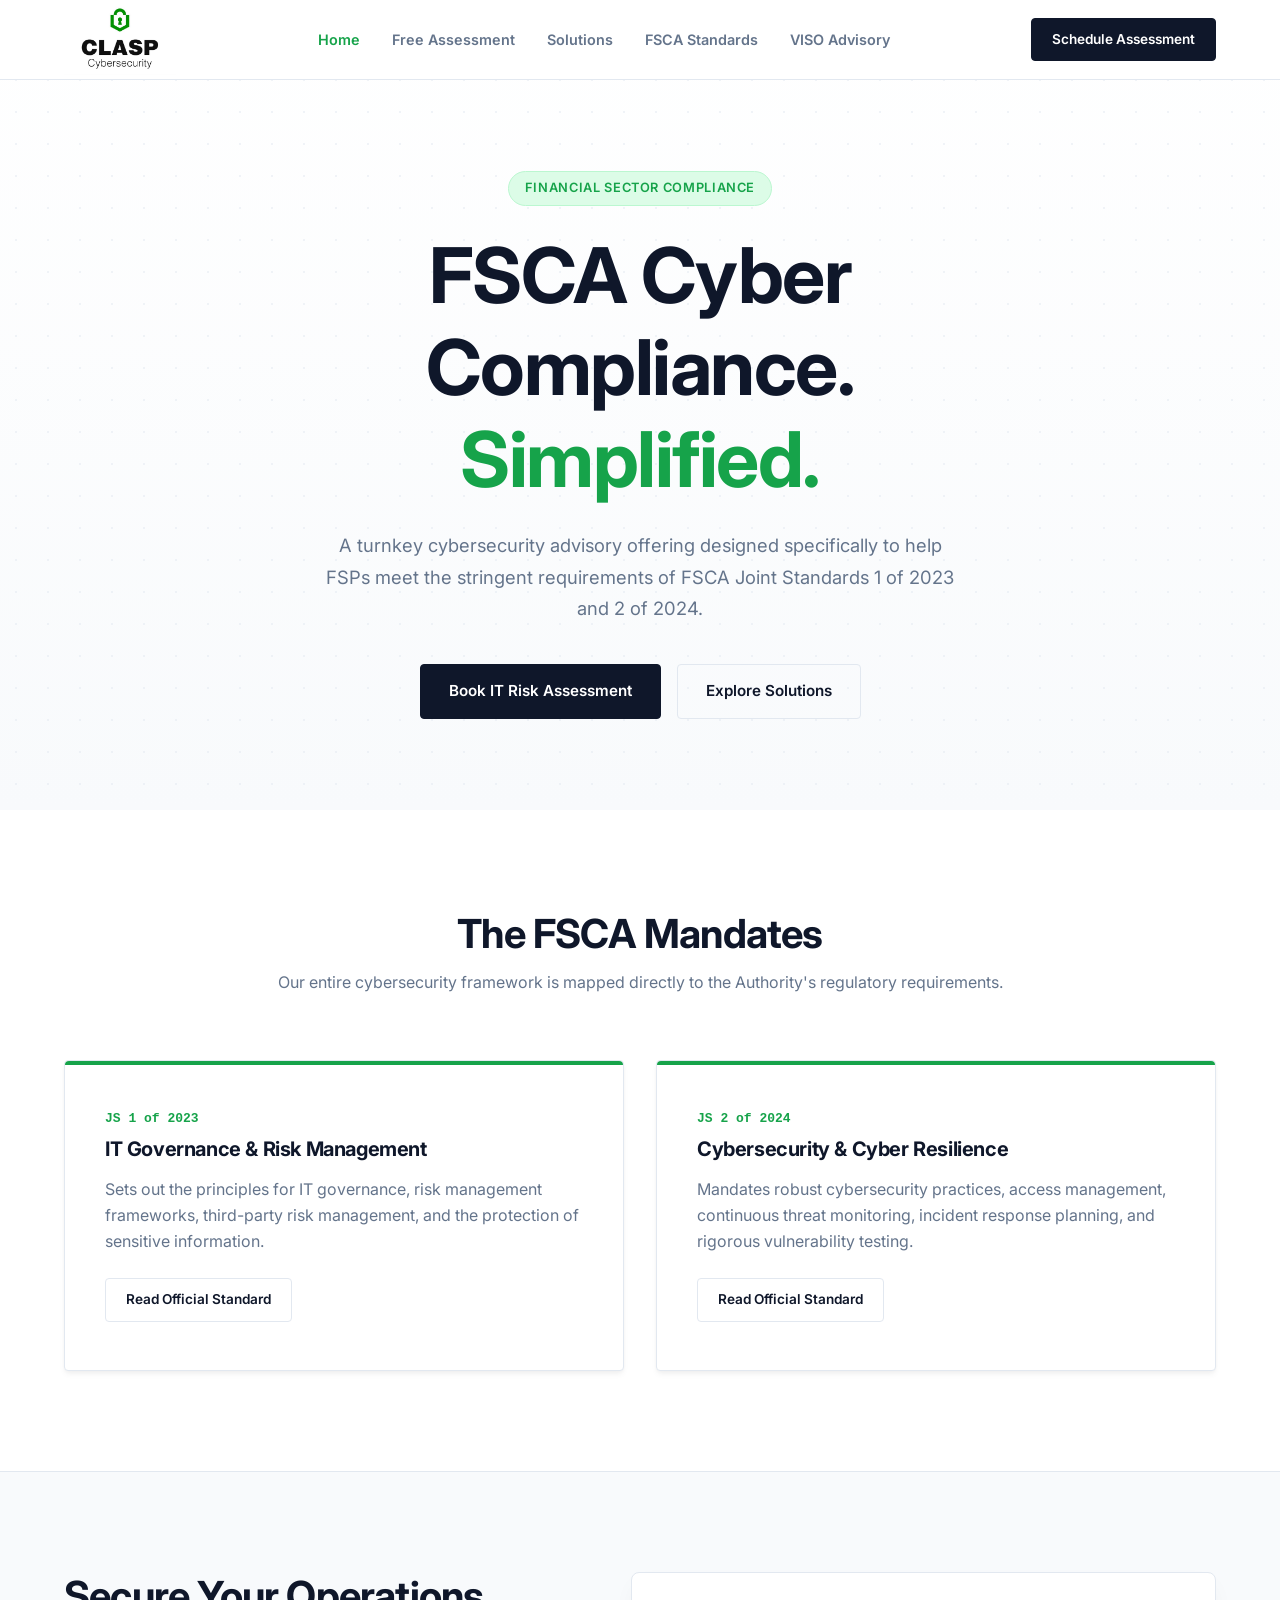
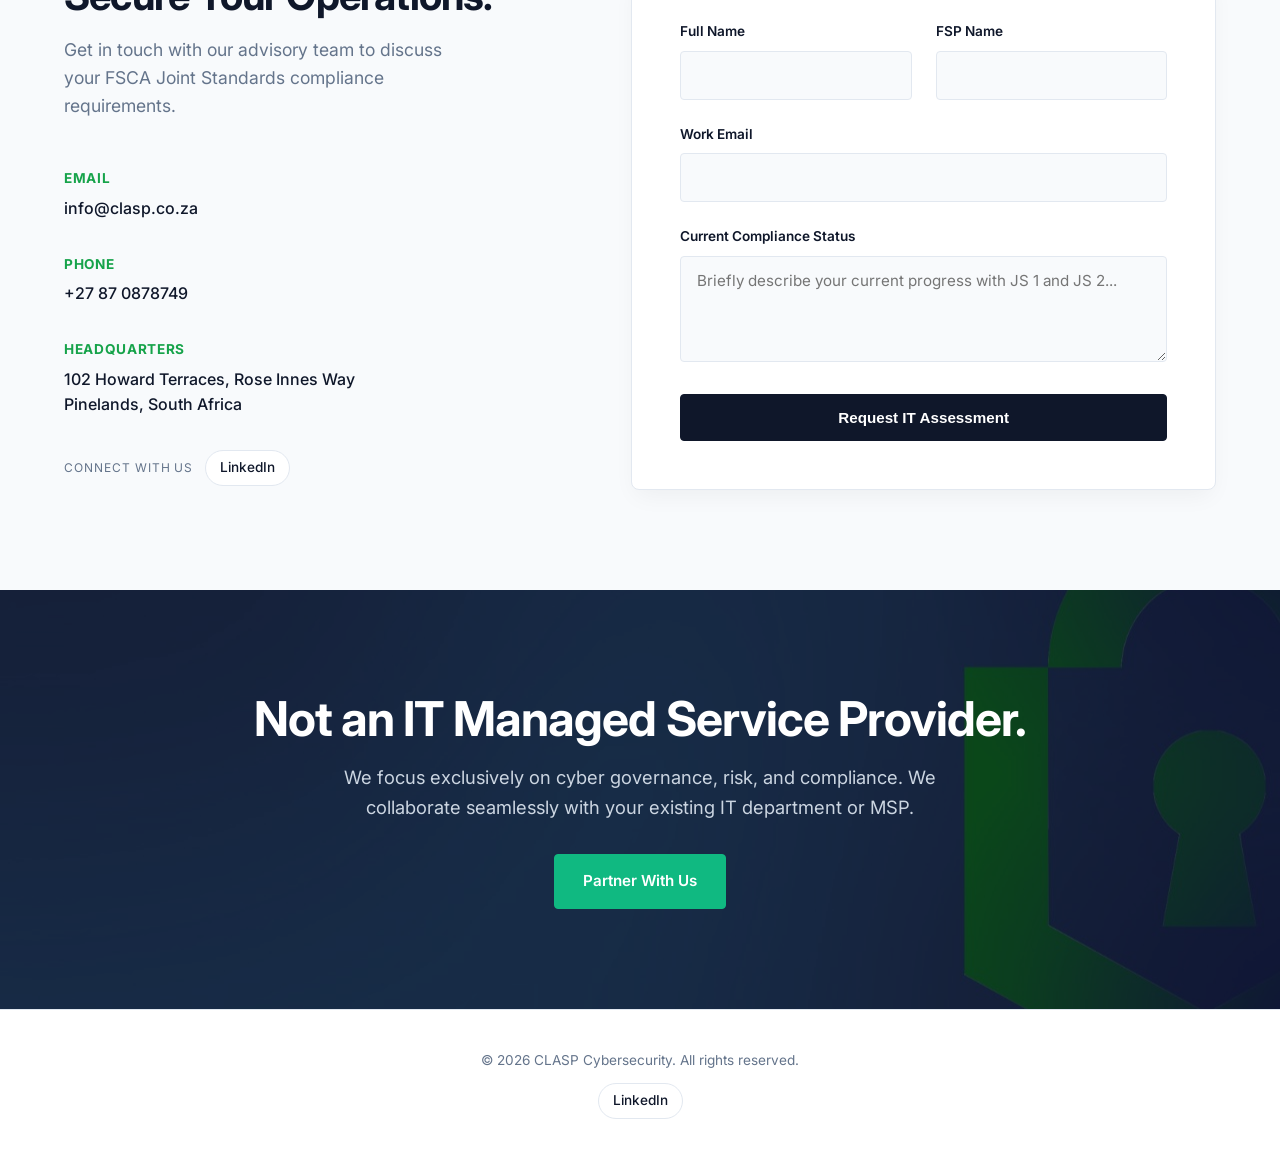
==== commit b1e462f1: "uhg" ====
--- a/index.html
+++ b/index.html
@@ -102,6 +102,11 @@
               <span>102 Howard Terraces, Rose Innes Way<br>Pinelands, South Africa</span>
             </div>
           </div>
+
+          <div class="social-links">
+            <span class="social-label">Connect with us</span>
+            <a href="https://www.linkedin.com/company/clasp-pty-ltd" class="social-pill" target="_blank" rel="noopener">LinkedIn</a>
+          </div>
         </div>
         
         <div class="contact-form-wrapper">
@@ -152,6 +157,9 @@
     <div class="container">
       <div class="footer-bottom">
         <p>&copy; 2026 CLASP Cybersecurity. All rights reserved.</p>
+        <div class="footer-social">
+          <a href="https://www.linkedin.com/company/clasp-pty-ltd" class="social-pill" target="_blank" rel="noopener">LinkedIn</a>
+        </div>
       </div>
     </div>
   </footer>
--- a/main.css
+++ b/main.css
@@ -420,6 +420,47 @@
   color: var(--text-muted);
 }
 
+.footer-social {
+  margin-top: 12px;
+  display: flex;
+  justify-content: center;
+  gap: 12px;
+}
+
+.social-links {
+  display: flex;
+  align-items: center;
+  gap: 12px;
+  margin-top: 32px;
+}
+
+.social-label {
+  font-size: 0.75rem;
+  text-transform: uppercase;
+  letter-spacing: 0.08em;
+  color: var(--text-muted);
+}
+
+.social-pill {
+  display: inline-flex;
+  align-items: center;
+  justify-content: center;
+  padding: 6px 14px;
+  border-radius: 999px;
+  border: 1px solid var(--border-subtle);
+  font-size: 0.85rem;
+  font-weight: 500;
+  color: var(--text-main);
+  background: var(--bg-surface);
+  transition: all 0.2s var(--ease);
+}
+
+.social-pill:hover {
+  border-color: var(--accent);
+  color: var(--accent);
+  box-shadow: 0 6px 12px -4px rgba(22, 163, 74, 0.25);
+}
+
 @media (max-width: 900px) {
   .contact-container { grid-template-columns: 1fr; gap: 48px; }
   .enterprise-form .form-row { grid-template-columns: 1fr; }
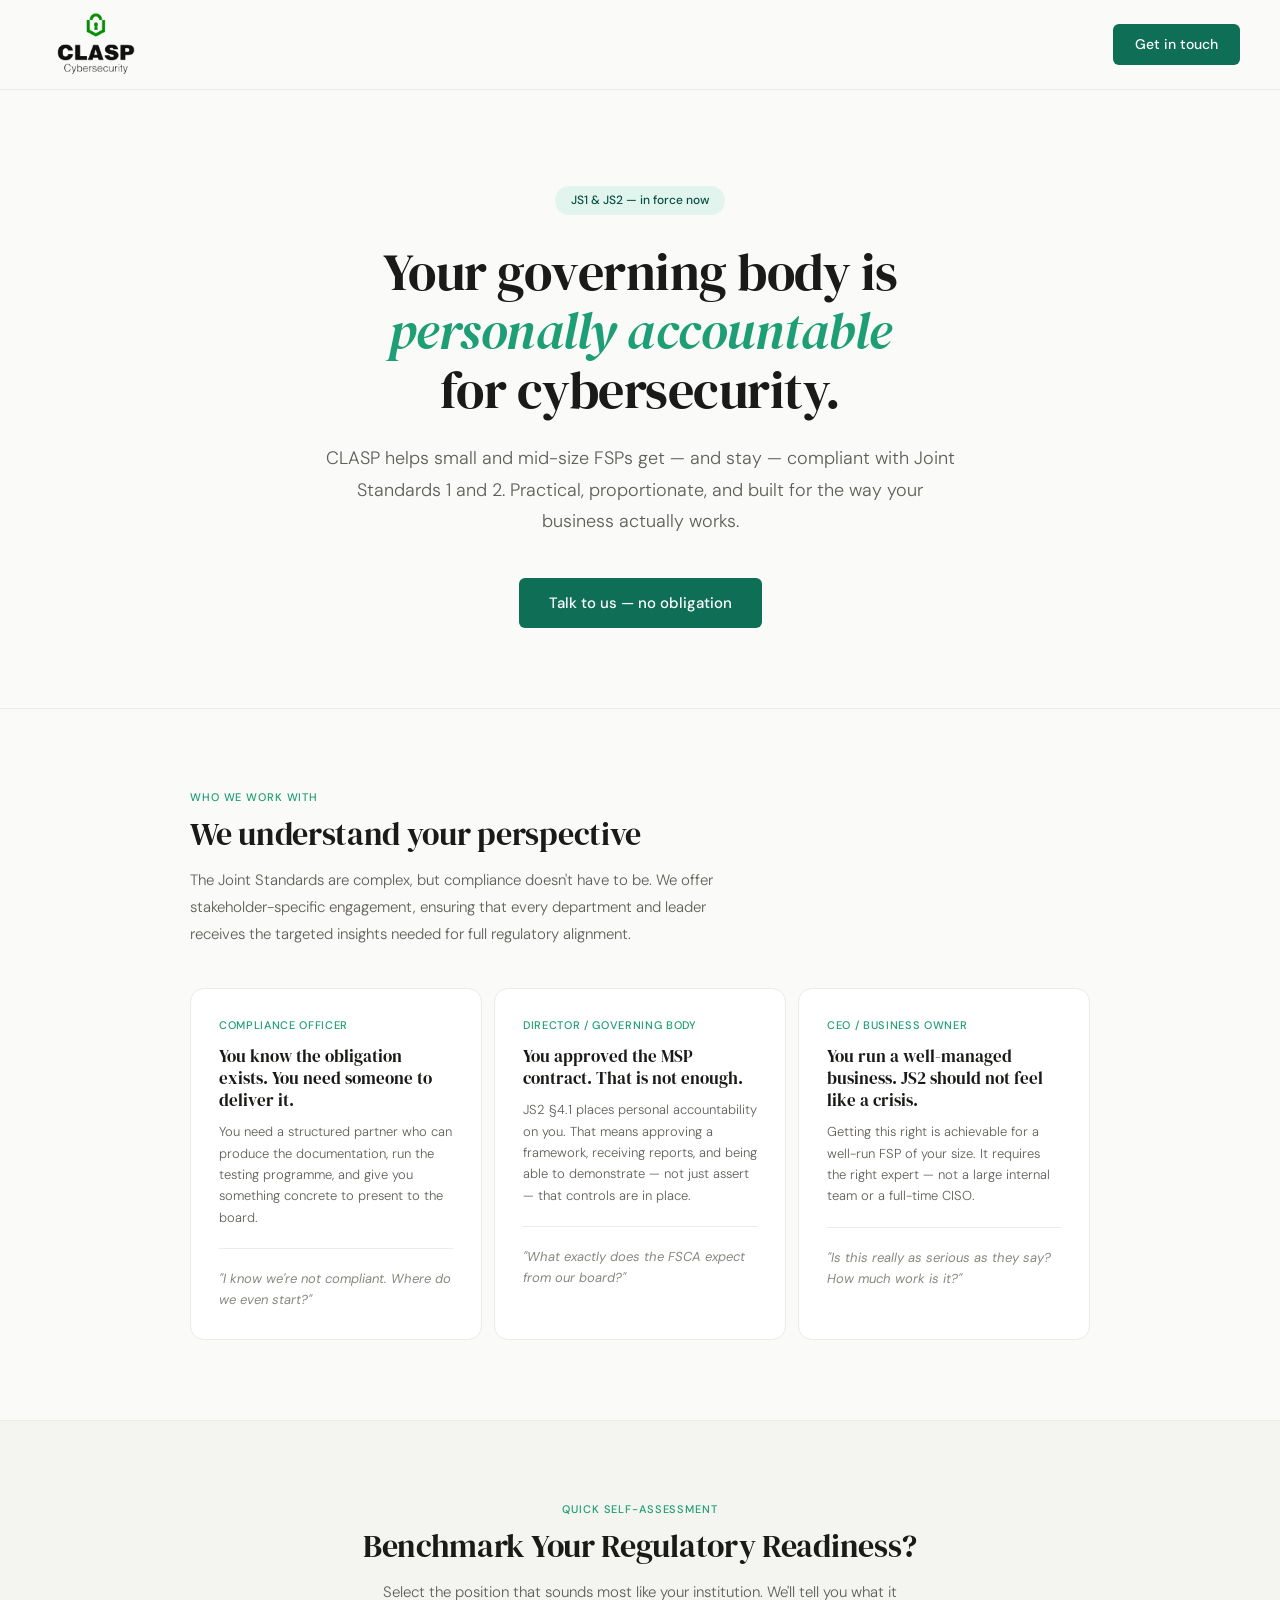
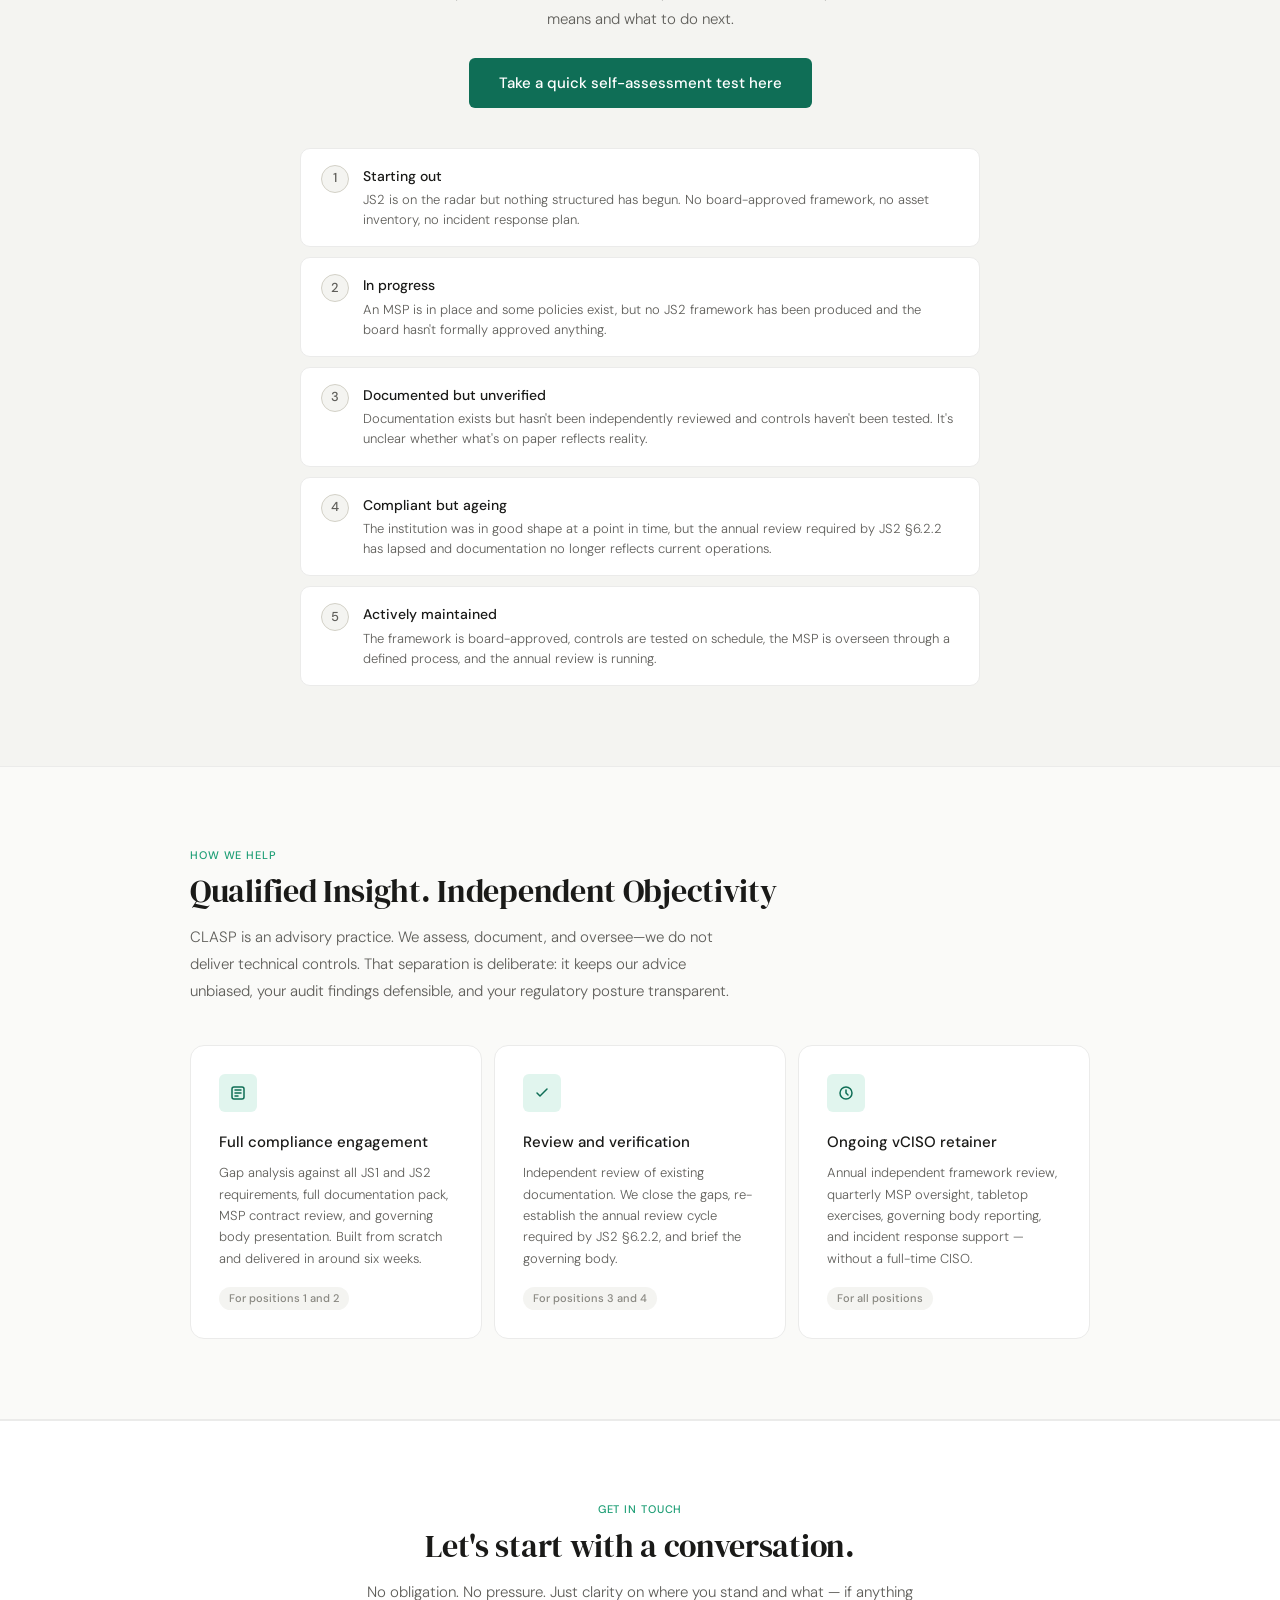
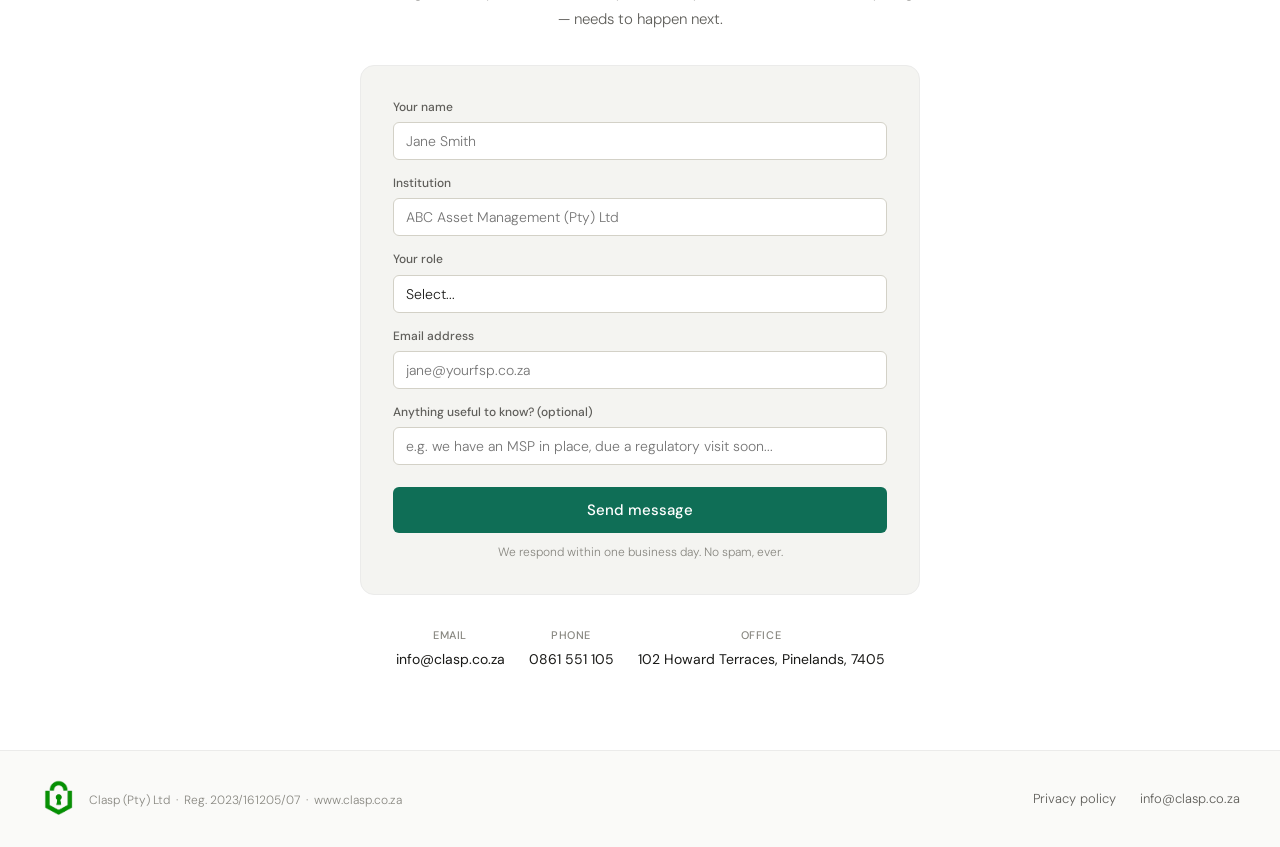
==== commit 8c4fdb90: "new home page" ====
--- a/index.html
+++ b/index.html
@@ -6,163 +6,769 @@
   <meta name="description" content="CLASP - Cybersecurity and FSCA Joint Standards Compliance for FSPs">
   <title>CLASP | FSCA Cyber Compliance</title>
   <link rel="icon" type="image/png" href="images/favicon.png">
-  
   <link rel="preconnect" href="https://fonts.googleapis.com">
-  <link rel="preconnect" href="https://fonts.gstatic.com" crossorigin>
-  <link href="https://fonts.googleapis.com/css2?family=Inter:wght@400;500;600;700;800&display=swap" rel="stylesheet">
-  
-  <link rel="stylesheet" href="main.css">
-  <script src="https://challenges.cloudflare.com/turnstile/v0/api.js" async defer></script> 
+  <link href="https://fonts.googleapis.com/css2?family=DM+Sans:ital,opsz,wght@0,9..40,300;0,9..40,400;0,9..40,500;1,9..40,300&family=DM+Serif+Display:ital@0;1&display=swap" rel="stylesheet">
+  <style>
+    :root {
+      --green-dark:    #085041;
+      --green-mid:     #0F6E56;
+      --green-bright:  #1D9E75;
+      --green-light:   #9FE1CB;
+      --green-pale:    #E1F5EE;
+      --text-primary:  #1A1A18;
+      --text-secondary:#5F5E5A;
+      --text-muted:    #888780;
+      --border:        #D3D1C7;
+      --border-light:  #EBEBEA;
+      --bg-page:       #FAFAF8;
+      --bg-surface:    #FFFFFF;
+      --bg-subtle:     #F4F4F1;
+      --radius-sm:     6px;
+      --radius-md:     10px;
+      --radius-lg:     14px;
+    }
+
+    *, *::before, *::after { box-sizing: border-box; margin: 0; padding: 0; }
+
+    html { scroll-behavior: smooth; }
+
+    body {
+      font-family: 'DM Sans', sans-serif;
+      font-size: 16px;
+      line-height: 1.6;
+      color: var(--text-primary);
+      background: var(--bg-page);
+      -webkit-font-smoothing: antialiased;
+    }
+
+    /* ── NAV ──────────────────────────────────────────────────────────── */
+    .nav {
+      position: sticky; top: 0; z-index: 100;
+      display: flex; align-items: center; justify-content: space-between;
+      padding: 0 2.5rem; height: 90px;
+      background: rgba(250,250,248,0.93);
+      backdrop-filter: blur(10px);
+      border-bottom: 1px solid var(--border-light);
+    }
+    .logo {
+      width: auto;
+      height: 70px;
+      display: block;
+    }
+    .nav-logo {
+      font-family: 'DM Serif Display', serif;
+      font-size: 22px; letter-spacing: -0.3px;
+      color: var(--text-primary);
+      width: auto;
+      text-decoration: none;
+      display: inline-flex;
+      align-items: center;
+      gap: 0.5rem;
+    }
+    .nav-logo span {
+      color: var(--green-bright);
+      display: inline-flex;
+      align-items: center;
+    }
+    .nav-cta {
+      font-family: 'DM Sans', sans-serif;
+      font-size: 14px; font-weight: 500;
+      padding: 9px 22px;
+      background: var(--green-mid);
+      color: #fff;
+      border: none; border-radius: var(--radius-sm);
+      cursor: pointer; text-decoration: none;
+      transition: background 0.15s;
+      display: inline-block;
+    }
+    .nav-cta:hover { background: var(--green-dark); }
+
+    /* ── HERO ─────────────────────────────────────────────────────────── */
+    .hero {
+      padding: 6rem 2.5rem 5rem;
+      max-width: 720px; margin: 0 auto;
+      text-align: center;
+    }
+    .hero-badge {
+      display: inline-block;
+      font-size: 12px; font-weight: 500;
+      padding: 5px 16px;
+      background: var(--green-pale);
+      color: var(--green-dark);
+      border-radius: 20px;
+      margin-bottom: 1.75rem;
+    }
+    .hero h1 {
+      font-family: 'DM Serif Display', serif;
+      font-size: clamp(34px, 5vw, 52px);
+      font-weight: 400;
+      line-height: 1.13;
+      letter-spacing: -0.5px;
+      margin-bottom: 1.5rem;
+    }
+    .hero h1 em {
+      font-style: italic;
+      color: var(--green-bright);
+    }
+    .hero-body {
+      font-size: 18px; font-weight: 300;
+      line-height: 1.75;
+      color: var(--text-secondary);
+      margin-bottom: 2.5rem;
+    }
+    .btn-primary {
+      font-family: 'DM Sans', sans-serif;
+      font-size: 15px; font-weight: 500;
+      padding: 13px 30px;
+      background: var(--green-mid);
+      color: #fff;
+      border: none; border-radius: var(--radius-sm);
+      cursor: pointer; text-decoration: none;
+      transition: background 0.15s;
+      display: inline-block;
+    }
+    .btn-primary:hover { background: var(--green-dark); }
+    .hero-note {
+      margin-top: 0.9rem;
+      font-size: 13px; font-weight: 300;
+      color: var(--text-muted);
+    }
+
+    /* ── SHARED ───────────────────────────────────────────────────────── */
+    .divider { border: none; border-top: 1px solid var(--border-light); }
+
+    .section {
+      padding: 5rem 2.5rem;
+      max-width: 980px; margin: 0 auto;
+    }
+    .alt-wrap {
+      background: var(--bg-subtle);
+      border-top: 1px solid var(--border-light);
+      border-bottom: 1px solid var(--border-light);
+    }
+
+    .eyebrow {
+      font-size: 11px; font-weight: 500;
+      color: var(--green-bright);
+      letter-spacing: 0.08em; text-transform: uppercase;
+      margin-bottom: 0.5rem;
+    }
+    .sec-title {
+      font-family: 'DM Serif Display', serif;
+      font-size: clamp(24px, 3vw, 32px);
+      font-weight: 400; line-height: 1.2;
+      letter-spacing: -0.3px;
+      margin-bottom: 0.85rem;
+    }
+    .sec-body {
+      font-size: 15px; font-weight: 300;
+      color: var(--text-secondary);
+      line-height: 1.8;
+      max-width: 560px;
+    }
+
+    /* ── AUDIENCE ─────────────────────────────────────────────────────── */
+    .aud-grid {
+      display: grid;
+      grid-template-columns: repeat(auto-fit, minmax(260px, 1fr));
+      gap: 12px; margin-top: 2.5rem;
+    }
+    .aud-card {
+      padding: 1.75rem;
+      background: var(--bg-surface);
+      border: 1px solid var(--border-light);
+      border-radius: var(--radius-lg);
+      transition: border-color 0.2s, box-shadow 0.2s;
+    }
+    .aud-card:hover {
+      border-color: var(--green-light);
+      box-shadow: 0 4px 20px rgba(15,110,86,0.07);
+    }
+    .aud-role {
+      font-size: 11px; font-weight: 500;
+      color: var(--green-bright);
+      letter-spacing: 0.06em; text-transform: uppercase;
+      margin-bottom: 0.65rem;
+    }
+    .aud-h {
+      font-family: 'DM Serif Display', serif;
+      font-size: 17px; font-weight: 400; line-height: 1.3;
+      margin-bottom: 0.65rem;
+    }
+    .aud-b {
+      font-size: 13px; font-weight: 300;
+      color: var(--text-secondary); line-height: 1.65;
+    }
+    .aud-q {
+      margin-top: 1.25rem; padding-top: 1.25rem;
+      border-top: 1px solid var(--border-light);
+      font-size: 13px; font-style: italic;
+      color: var(--text-muted);
+    }
+
+    /* ── SELF-ASSESSMENT ──────────────────────────────────────────────── */
+    .assess-intro {
+      text-align: center;
+      max-width: 580px; margin: 0 auto;
+    }
+    .assess-wrap {
+      max-width: 680px; margin: 2.5rem auto 0;
+    }
+    .assess-options {
+      display: flex; flex-direction: column; gap: 10px;
+    }
+    .assess-opt {
+      display: flex; align-items: flex-start; gap: 14px;
+      padding: 1rem 1.25rem;
+      background: var(--bg-surface);
+      border: 1px solid var(--border-light);
+      border-radius: var(--radius-md);
+      cursor: pointer;
+      transition: border-color 0.15s, background 0.15s;
+      user-select: none;
+    }
+    .assess-opt:hover {
+      border-color: var(--green-bright);
+      background: var(--green-pale);
+    }
+    .assess-opt.selected {
+      border-color: var(--green-bright);
+      background: var(--green-pale);
+    }
+    .assess-num {
+      width: 28px; height: 28px; flex-shrink: 0;
+      border-radius: 50%;
+      border: 1px solid var(--border);
+      display: flex; align-items: center; justify-content: center;
+      font-size: 13px; font-weight: 500;
+      color: var(--text-secondary);
+      background: var(--bg-subtle);
+      transition: background 0.15s, color 0.15s, border-color 0.15s;
+    }
+    .assess-opt.selected .assess-num {
+      background: var(--green-bright);
+      color: #fff;
+      border-color: var(--green-bright);
+    }
+    .assess-text { flex: 1; }
+    .assess-title {
+      font-size: 14px; font-weight: 500; margin-bottom: 3px;
+    }
+    .assess-desc {
+      font-size: 13px; font-weight: 300;
+      color: var(--text-secondary); line-height: 1.55;
+    }
+    .assess-opt.selected .assess-desc { color: var(--green-mid); }
+
+    /* Progress bar */
+    .progress-wrap { margin-top: 1.75rem; display: none; }
+    .progress-labels {
+      display: flex; justify-content: space-between;
+      font-size: 11px; color: var(--text-muted);
+      margin-bottom: 7px;
+    }
+    .progress-track {
+      height: 6px;
+      background: var(--bg-surface);
+      border: 1px solid var(--border-light);
+      border-radius: 6px; overflow: hidden;
+    }
+    .progress-fill {
+      height: 100%;
+      background: var(--green-bright);
+      border-radius: 6px;
+      transition: width 0.45s ease;
+      width: 0%;
+    }
+
+    /* Result */
+    .assess-result {
+      margin-top: 1.5rem;
+      padding: 1.5rem;
+      background: var(--green-pale);
+      border: 1px solid var(--green-bright);
+      border-radius: var(--radius-lg);
+      display: none;
+    }
+    .assess-result.visible { display: block; }
+    .result-label {
+      font-size: 11px; font-weight: 500;
+      color: var(--green-mid);
+      letter-spacing: 0.06em; text-transform: uppercase;
+      margin-bottom: 0.5rem;
+    }
+    .result-text {
+      font-size: 14px; font-weight: 300;
+      color: var(--green-dark);
+      line-height: 1.75; margin-bottom: 1.1rem;
+    }
+    .result-btn {
+      font-family: 'DM Sans', sans-serif;
+      font-size: 13px; font-weight: 500;
+      padding: 10px 20px;
+      background: var(--green-mid); color: #fff;
+      border: none; border-radius: var(--radius-sm);
+      cursor: pointer;
+      transition: background 0.15s;
+    }
+    .result-btn:hover { background: var(--green-dark); }
+
+    /* ── SERVICES ─────────────────────────────────────────────────────── */
+    .help-grid {
+      display: grid;
+      grid-template-columns: repeat(3, 1fr);
+      gap: 12px; margin-top: 2.5rem;
+    }
+    @media (max-width: 700px) {
+      .help-grid { grid-template-columns: 1fr; }
+    }
+    .help-card {
+      padding: 1.75rem;
+      background: var(--bg-surface);
+      border: 1px solid var(--border-light);
+      border-radius: var(--radius-lg);
+      display: flex; flex-direction: column;
+    }
+    .help-icon {
+      width: 38px; height: 38px;
+      border-radius: var(--radius-sm);
+      background: var(--green-pale);
+      display: flex; align-items: center; justify-content: center;
+      margin-bottom: 1.1rem;
+    }
+    .help-icon svg {
+      width: 16px; height: 16px;
+      stroke: var(--green-mid); fill: none;
+      stroke-width: 1.5;
+      stroke-linecap: round; stroke-linejoin: round;
+    }
+    .help-h {
+      font-size: 15px; font-weight: 500;
+      margin-bottom: 0.5rem;
+    }
+    .help-b {
+      font-size: 13px; font-weight: 300;
+      color: var(--text-secondary); line-height: 1.65;
+      flex: 1;
+    }
+    .help-tag {
+      display: inline-block; margin-top: 1.1rem;
+      font-size: 11px; font-weight: 500;
+      padding: 3px 10px;
+      background: var(--bg-subtle);
+      border-radius: 20px;
+      color: var(--text-muted);
+      align-self: flex-start;
+    }
+
+    /* ── CONTACT ──────────────────────────────────────────────────────── */
+    .contact-section {
+      background: var(--bg-surface);
+      border-top: 1px solid var(--border-light);
+      padding: 5rem 2.5rem;
+    }
+    .contact-wrap {
+      max-width: 560px; margin: 0 auto;
+      text-align: center;
+    }
+    .contact-form {
+      text-align: left;
+      background: var(--bg-subtle);
+      border: 1px solid var(--border-light);
+      border-radius: var(--radius-lg);
+      padding: 2rem;
+      margin-top: 2rem;
+    }
+    .form-row { margin-bottom: 14px; }
+    label {
+      display: block;
+      font-size: 12px; font-weight: 500;
+      color: var(--text-secondary);
+      margin-bottom: 5px;
+    }
+    input[type="text"],
+    input[type="email"],
+    select,
+    textarea {
+      width: 100%;
+      font-family: 'DM Sans', sans-serif;
+      font-size: 14px; font-weight: 300;
+      padding: 9px 12px;
+      border: 1px solid var(--border);
+      border-radius: var(--radius-sm);
+      background: var(--bg-surface);
+      color: var(--text-primary);
+      appearance: none;
+      transition: border-color 0.15s;
+    }
+    input:focus, select:focus, textarea:focus {
+      outline: none;
+      border-color: var(--green-bright);
+    }
+    .form-submit {
+      width: 100%; margin-top: 8px;
+      font-family: 'DM Sans', sans-serif;
+      font-size: 15px; font-weight: 500;
+      padding: 13px;
+      background: var(--green-mid); color: #fff;
+      border: none; border-radius: var(--radius-sm);
+      cursor: pointer;
+      transition: background 0.15s;
+    }
+    .form-submit:hover { background: var(--green-dark); }
+    .form-note {
+      margin-top: 10px; text-align: center;
+      font-size: 12px; font-weight: 300;
+      color: var(--text-muted);
+    }
+
+    .contact-details {
+      display: flex; flex-wrap: wrap;
+      gap: 1.5rem; margin-top: 2rem;
+      justify-content: center;
+    }
+    .cd-item { font-size: 14px; }
+    .cd-label {
+      font-size: 11px; font-weight: 500;
+      color: var(--text-muted);
+      letter-spacing: 0.05em; text-transform: uppercase;
+      margin-bottom: 3px;
+    }
+    .cd-item a {
+      color: var(--text-primary); text-decoration: none;
+      font-weight: 400;
+    }
+    .cd-item a:hover { color: var(--green-mid); }
+
+    /* ── FOOTER ───────────────────────────────────────────────────────── */
+    .footer {
+      padding: 1.75rem 2.5rem;
+      border-top: 1px solid var(--border-light);
+      display: flex; justify-content: space-between;
+      align-items: center; flex-wrap: wrap; gap: 1rem;
+    }
+    .footer-brand {
+      display: flex;
+      align-items: center;
+      gap: 0.75rem;
+    }
+    .footer-logo-img {
+      height: 40px;
+      width: auto;
+      display: block;
+    }
+    .footer-logo {
+      font-family: 'DM Serif Display', serif;
+      font-size: 18px; color: var(--text-primary);
+    }
+    .footer-logo span { color: var(--green-bright); }
+    .footer-reg {
+      font-size: 12px; font-weight: 300;
+      color: var(--text-muted); margin-top: 3px;
+    }
+    .footer-links { display: flex; gap: 1.5rem; }
+    .footer-links a {
+      font-size: 13px; font-weight: 300;
+      color: var(--text-secondary); text-decoration: none;
+    }
+    .footer-links a:hover { color: var(--text-primary); }
+
+    /* ── RESPONSIVE ───────────────────────────────────────────────────── */
+    @media (max-width: 600px) {
+      .nav { padding: 0 1.25rem; }
+      .hero { padding: 4rem 1.25rem 3.5rem; }
+      .section { padding: 3.5rem 1.25rem; }
+      .contact-section { padding: 3.5rem 1.25rem; }
+      .footer { padding: 1.5rem 1.25rem; flex-direction: column; align-items: flex-start; }
+    }
+  </style>
 </head>
 <body>
 
-  <nav class="navbar">
-    <div class="container nav-container">
-      <a href="/" class="brand">
-        <img src="images/whitelogo.png" alt="CLASP Cyber" class="nav-logo">
-      </a>
-        <button class="nav-toggle" aria-label="Toggle navigation" aria-expanded="false">
-          <span></span>
-          <span></span>
-          <span></span>
-        </button>
-      <ul class="nav-links">
-        <li><a href="index.html" class="nav-active">Home</a></li>
-        <li><a href="assessment.html">Free Assessment</a></li>
-        <li><a href="services.html">Solutions</a></li>
-        <li><a href="index.html#standards">FSCA Standards</a></li>
-        <li><a href="about.html">VISO Advisory</a></li>
-      </ul>
-      <a href="#contact" class="btn btn-primary btn-sm">Schedule Assessment</a>
+  <!-- NAV -->
+  <nav class="nav">
+    <a class="nav-logo" href="#"><span>
+      <img src="images/logo-nobckgrnd.png" alt="CLASP Cybersecurity" class="logo">
+    </span></a>
+    <a class="nav-cta" href="#contact">Get in touch</a>
+  </nav>
+
+  <!-- HERO -->
+  <section class="hero">
+    <div class="hero-badge">JS1 &amp; JS2 — in force now</div>
+    <h1>Your governing body is<br><em>personally accountable</em><br>for cybersecurity.</h1>
+    <p class="hero-body">CLASP helps small and mid-size FSPs get — and stay — compliant with Joint Standards 1 and 2. Practical, proportionate, and built for the way your business actually works.</p>
+    <a class="btn-primary" href="#contact">Talk to us — no obligation</a>
+  </section>
+
+  <hr class="divider">
+
+  <!-- WHO WE WORK WITH -->
+  <section class="section">
+    <div class="eyebrow">Who we work with</div>
+    <div class="sec-title">We understand your perspective</div>
+    <p class="sec-body">The Joint Standards are complex, but compliance doesn't have to be. We offer stakeholder-specific engagement, ensuring that every department and leader receives the targeted insights needed for full regulatory alignment.</p>
+
+    <div class="aud-grid">
+      <div class="aud-card">
+        <div class="aud-role">Compliance Officer</div>
+        <div class="aud-h">You know the obligation exists. You need someone to deliver it.</div>
+        <div class="aud-b">You need a structured partner who can produce the documentation, run the testing programme, and give you something concrete to present to the board.</div>
+        <div class="aud-q">"I know we're not compliant. Where do we even start?"</div>
+      </div>
+      <div class="aud-card">
+        <div class="aud-role">Director / Governing Body</div>
+        <div class="aud-h">You approved the MSP contract. That is not enough.</div>
+        <div class="aud-b">JS2 §4.1 places personal accountability on you. That means approving a framework, receiving reports, and being able to demonstrate — not just assert — that controls are in place.</div>
+        <div class="aud-q">"What exactly does the FSCA expect from our board?"</div>
+      </div>
+      <div class="aud-card">
+        <div class="aud-role">CEO / Business Owner</div>
+        <div class="aud-h">You run a well-managed business. JS2 should not feel like a crisis.</div>
+        <div class="aud-b">Getting this right is achievable for a well-run FSP of your size. It requires the right expert — not a large internal team or a full-time CISO.</div>
+        <div class="aud-q">"Is this really as serious as they say? How much work is it?"</div>
+      </div>
     </div>
-  </nav>
-
-  <main>
-    <section class="hero">
-      <div class="hero-pattern"></div>
-      <div class="container hero-container">
-        <div class="badge">Financial Sector Compliance</div>
-        <h1>FSCA Cyber Compliance. <br><span class="text-accent">Simplified.</span></h1>
-        <p class="hero-subtitle">
-          A turnkey cybersecurity advisory offering designed specifically to help FSPs meet the stringent requirements of FSCA Joint Standards 1 of 2023 and 2 of 2024.
-        </p>
-        <div class="button-group">
-          <a href="#contact" class="btn btn-primary">Book IT Risk Assessment</a>
-          <a href="services.html" class="btn btn-outline">Explore Solutions</a>
-        </div>
-      </div>
-    </section>
-
+  </section>
+
+  <!-- SELF-ASSESSMENT -->
+  <div class="alt-wrap">
+    <section class="section">
+      <div class="assess-intro">
+        <div class="eyebrow">Quick self-assessment</div>
+        <div class="sec-title">Benchmark Your Regulatory Readiness?</div>
+        <p class="sec-body" style="margin: 0 auto;">Select the position that sounds most like your institution. We'll tell you what it means and what to do next.</p>
+<div style="margin-top: 25px;">
     
-    <section id="standards" style="padding: 100px 0; background: var(--bg-surface); border-bottom: 1px solid var(--border-subtle);">
-      <div class="container">
-        <div class="section-header">
-          <h2>The FSCA Mandates</h2>
-          <p>Our entire cybersecurity framework is mapped directly to the Authority's regulatory requirements.</p>
-        </div>
-        
-        <div style="display: grid; grid-template-columns: repeat(auto-fit, minmax(300px, 1fr)); gap: 32px;">
-          <div class="trust-card">
-            <div class="card-line"></div>
-            <div style="font-family: monospace; color: var(--accent); font-weight: 600; margin-bottom: 8px;">JS 1 of 2023</div>
-            <h3>IT Governance & Risk Management</h3>
-            <p style="margin-bottom: 24px;">Sets out the principles for IT governance, risk management frameworks, third-party risk management, and the protection of sensitive information.</p>
-            <a href="https://www.resbank.co.za/en/home/publications/publication-detail-pages/prudential-authority/pa-public-awareness/Communication/2023/Joint-Communication-4-of-2023-Publication-of-the-Joint-Standard-IT-Gov-and-Risk" target="_blank" class="btn btn-outline btn-sm">Read Official Standard</a>
-          </div>
-          
-          <div class="trust-card">
-            <div class="card-line"></div>
-            <div style="font-family: monospace; color: var(--accent); font-weight: 600; margin-bottom: 8px;">JS 2 of 2024</div>
-            <h3>Cybersecurity & Cyber Resilience</h3>
-            <p style="margin-bottom: 24px;">Mandates robust cybersecurity practices, access management, continuous threat monitoring, incident response planning, and rigorous vulnerability testing.</p>
-            <a href="https://www.resbank.co.za/en/home/publications/publication-detail-pages/prudential-authority/pa-public-awareness/Communication/2024/Joint-Communication-2-of-2024-Publication-of-the-Joint-Standard-Cybersecurity-and-cyber-resilience" target="_blank" class="btn btn-outline btn-sm">Read Official Standard</a>
-          </div>
-        </div>
-      </div>
-    </section>
-
-    <section id="contact" class="contact-section">
-      <div class="container contact-container">
-        
-        <div class="contact-info">
-          <h2>Secure Your Operations.</h2>
-          <p>Get in touch with our advisory team to discuss your FSCA Joint Standards compliance requirements.</p>
-          
-          <div class="contact-details">
-            <div class="detail-item">
-              <strong>Email</strong>
-              <span>info@clasp.co.za</span>
-            </div>
-            <div class="detail-item">
-              <strong>Phone</strong>
-              <span>+27 87 0878749</span>
-            </div>
-            <div class="detail-item">
-              <strong>Headquarters</strong>
-              <span>102 Howard Terraces, Rose Innes Way<br>Pinelands, South Africa</span>
+    <a class="btn-primary" href="assessment.html">
+        Take a quick self-assessment test here
+    </a>
+</div>	
+      </div>
+
+      <div class="assess-wrap">
+        <div class="assess-options">
+
+          <div class="assess-opt" onclick="selectOption(this, 1)">
+            <div class="assess-num">1</div>
+            <div class="assess-text">
+              <div class="assess-title">Starting out</div>
+              <div class="assess-desc">JS2 is on the radar but nothing structured has begun. No board-approved framework, no asset inventory, no incident response plan.</div>
             </div>
           </div>
 
-          <div class="social-links">
-            <span class="social-label">Connect with us</span>
-            <a href="https://www.linkedin.com/company/clasp-pty-ltd" class="social-pill" target="_blank" rel="noopener">LinkedIn</a>
+          <div class="assess-opt" onclick="selectOption(this, 2)">
+            <div class="assess-num">2</div>
+            <div class="assess-text">
+              <div class="assess-title">In progress</div>
+              <div class="assess-desc">An MSP is in place and some policies exist, but no JS2 framework has been produced and the board hasn't formally approved anything.</div>
+            </div>
           </div>
-        </div>
-        
-        <div class="contact-form-wrapper">
-          <form class="enterprise-form" id="contact-form">
-            <div class="form-row">
-              <div class="form-group">
-                <label for="name">Full Name</label>
-                <input type="text" id="name" name="name" required>
-              </div>
-              <div class="form-group">
-                <label for="company">FSP Name</label>
-                <input type="text" id="company" name="company" required>
-              </div>
+
+          <div class="assess-opt" onclick="selectOption(this, 3)">
+            <div class="assess-num">3</div>
+            <div class="assess-text">
+              <div class="assess-title">Documented but unverified</div>
+              <div class="assess-desc">Documentation exists but hasn't been independently reviewed and controls haven't been tested. It's unclear whether what's on paper reflects reality.</div>
             </div>
-            
-            <div class="form-group">
-              <label for="email">Work Email</label>
-              <input type="email" id="email" name="email" required>
+          </div>
+
+          <div class="assess-opt" onclick="selectOption(this, 4)">
+            <div class="assess-num">4</div>
+            <div class="assess-text">
+              <div class="assess-title">Compliant but ageing</div>
+              <div class="assess-desc">The institution was in good shape at a point in time, but the annual review required by JS2 §6.2.2 has lapsed and documentation no longer reflects current operations.</div>
             </div>
-            
-            <div class="form-group">
-              <label for="message">Current Compliance Status</label>
-              <textarea id="message" name="message" rows="4" placeholder="Briefly describe your current progress with JS 1 and JS 2..." required></textarea>
+          </div>
+
+          <div class="assess-opt" onclick="selectOption(this, 5)">
+            <div class="assess-num">5</div>
+            <div class="assess-text">
+              <div class="assess-title">Actively maintained</div>
+              <div class="assess-desc">The framework is board-approved, controls are tested on schedule, the MSP is overseen through a defined process, and the annual review is running.</div>
             </div>
-            
-            <div class="cf-turnstile" data-sitekey="0x4AAAAAACrjuvZchyjGcZKr" style="margin-bottom: 20px;"></div>
-
-            <button type="submit" class="btn btn-primary w-100" id="submit-btn">Request IT Assessment</button>
-            
-            <div id="form-status" style="display: none; margin-top: 16px; padding: 12px; border-radius: 4px; font-weight: 500; text-align: center;"></div>
-          </form>
-        </div>
-
+          </div>
+
+        </div>
+
+        <div class="progress-wrap" id="progress-wrap">
+          <div class="progress-labels">
+            <span>Not started</span>
+            <span>Actively maintained</span>
+          </div>
+          <div class="progress-track">
+            <div class="progress-fill" id="progress-fill"></div>
+          </div>
+        </div>
+
+        <div class="assess-result" id="result">
+          <div class="result-label" id="result-label"></div>
+          <div class="result-text" id="result-text"></div>
+          <button class="result-btn" onclick="document.getElementById('contact').scrollIntoView({behavior:'smooth'})">Talk to CLASP about this ↓</button>
+        </div>
       </div>
     </section>
-  </main>
-
-  <section class="cta-banner">
-    <div class="cta-overlay"></div>
-    <div class="container cta-container">
-      <h2>Not an IT Managed Service Provider.</h2>
-      <p>We focus exclusively on cyber governance, risk, and compliance. We collaborate seamlessly with your existing IT department or MSP.</p>
-      <a href="#contact" class="btn btn-accent cta-btn">Partner With Us</a>
+  </div>
+
+  <!-- HOW WE HELP -->
+  <section class="section">
+    <div class="eyebrow">How we help</div>
+    <div class="sec-title">Qualified Insight. Independent Objectivity</div>
+    <p class="sec-body">CLASP is an advisory practice. We assess, document, and oversee—we do not deliver technical controls. That separation is deliberate: it keeps our advice unbiased, your audit findings defensible, and your regulatory posture transparent.</p>
+
+    <div class="help-grid">
+      <div class="help-card">
+        <div class="help-icon">
+          <svg viewBox="0 0 16 16"><rect x="2" y="2" width="12" height="12" rx="2"/><path d="M5 8h6M5 5h6M5 11h3"/></svg>
+        </div>
+        <div class="help-h">Full compliance engagement</div>
+        <div class="help-b">Gap analysis against all JS1 and JS2 requirements, full documentation pack, MSP contract review, and governing body presentation. Built from scratch and delivered in around six weeks.</div>
+        <div class="help-tag">For positions 1 and 2</div>
+      </div>
+      <div class="help-card">
+        <div class="help-icon">
+          <svg viewBox="0 0 16 16"><path d="M3 8l3 3 7-7"/></svg>
+        </div>
+        <div class="help-h">Review and verification</div>
+        <div class="help-b">Independent review of existing documentation. We close the gaps, re-establish the annual review cycle required by JS2 §6.2.2, and brief the governing body.</div>
+        <div class="help-tag">For positions 3 and 4</div>
+      </div>
+      <div class="help-card">
+        <div class="help-icon">
+          <svg viewBox="0 0 16 16"><circle cx="8" cy="8" r="6"/><path d="M8 5v3l2 2"/></svg>
+        </div>
+        <div class="help-h">Ongoing vCISO retainer</div>
+        <div class="help-b">Annual independent framework review, quarterly MSP oversight, tabletop exercises, governing body reporting, and incident response support — without a full-time CISO.</div>
+        <div class="help-tag">For all positions</div>
+      </div>
     </div>
   </section>
 
+  <hr class="divider">
+
+  <!-- CONTACT -->
+  <section class="contact-section" id="contact">
+    <div class="contact-wrap">
+      <div class="eyebrow" style="text-align:center;">Get in touch</div>
+      <div class="sec-title" style="text-align:center;">Let's start with a conversation.</div>
+      <p class="sec-body" style="margin: 0 auto 0.5rem; text-align:center;">No obligation. No pressure. Just clarity on where you stand and what — if anything — needs to happen next.</p>
+
+      <div class="contact-form">
+        <div class="form-row">
+          <label for="f-name">Your name</label>
+          <input type="text" id="f-name" placeholder="Jane Smith">
+        </div>
+        <div class="form-row">
+          <label for="f-inst">Institution</label>
+          <input type="text" id="f-inst" placeholder="ABC Asset Management (Pty) Ltd">
+        </div>
+        <div class="form-row">
+          <label for="f-role">Your role</label>
+          <select id="f-role">
+            <option value="">Select...</option>
+            <option>Compliance Officer</option>
+            <option>Director / Board Member</option>
+            <option>CEO / Business Owner</option>
+            <option>Key Individual</option>
+            <option>Other</option>
+          </select>
+        </div>
+        <div class="form-row">
+          <label for="f-email">Email address</label>
+          <input type="email" id="f-email" placeholder="jane@yourfsp.co.za">
+        </div>
+        <div class="form-row">
+          <label for="f-msg">Anything useful to know? (optional)</label>
+          <input type="text" id="f-msg" placeholder="e.g. we have an MSP in place, due a regulatory visit soon...">
+        </div>
+        <button class="form-submit" type="button">Send message</button>
+        <p class="form-note">We respond within one business day. No spam, ever.</p>
+      </div>
+
+      <div class="contact-details">
+        <div class="cd-item">
+          <div class="cd-label">Email</div>
+          <a href="mailto:info@clasp.co.za">info@clasp.co.za</a>
+        </div>
+        <div class="cd-item">
+          <div class="cd-label">Phone</div>
+          <a href="tel:0861551105">0861 551 105</a>
+        </div>
+        <div class="cd-item">
+          <div class="cd-label">Office</div>
+          102 Howard Terraces, Pinelands, 7405
+        </div>
+      </div>
+    </div>
+  </section>
+
+  <!-- FOOTER -->
   <footer class="footer">
-    <div class="container">
-      <div class="footer-bottom">
-        <p>&copy; 2026 CLASP Cybersecurity. All rights reserved.</p>
-        <div class="footer-social">
-          <a href="https://www.linkedin.com/company/clasp-pty-ltd" class="social-pill" target="_blank" rel="noopener">LinkedIn</a>
-        </div>
-      </div>
+    <div class="footer-brand">
+      <img src="images/icon-no-brackground.png" alt="CLASP Cybersecurity" class="footer-logo-img">
+      <div>
+      <div class="footer-logo"></div>
+      <div class="footer-reg">Clasp (Pty) Ltd &nbsp;·&nbsp; Reg. 2023/161205/07 &nbsp;·&nbsp; www.clasp.co.za</div>
+      </div>
+    </div>
+    <div class="footer-links">
+      <a href="#">Privacy policy</a>
+      <a href="mailto:info@clasp.co.za">info@clasp.co.za</a>
     </div>
   </footer>
-  <script src="main.js"></script>
+
+  <script>
+    const results = {
+      1: {
+        label: 'Position 1 — Starting out',
+        pct: 10,
+        text: 'You\'re not alone — most FSPs at your stage are in the same position. The good news is that starting structured work now, before a supervisory visit or incident, means you control the pace. A full compliance engagement is the right starting point. We\'ll get you to Position 5 in around six weeks.'
+      },
+      2: {
+        label: 'Position 2 — In progress',
+        pct: 30,
+        text: 'You have the right instincts and some groundwork in place. What\'s missing is a JS2-specific framework approved by the governing body, and documentation that holds up to scrutiny. A full compliance engagement will close those gaps quickly, building on what you already have rather than starting over.'
+      },
+      3: {
+        label: 'Position 3 — Documented but unverified',
+        pct: 55,
+        text: 'This is a common and underestimated risk position. Documentation that hasn\'t been independently reviewed or tested provides limited regulatory protection. Our review and verification engagement is designed exactly for this — we validate what works, close what doesn\'t, and give you defensible evidence.'
+      },
+      4: {
+        label: 'Position 4 — Compliant but ageing',
+        pct: 75,
+        text: 'You\'ve done the hard work. What you need now is the annual review that JS2 §6.2.2 explicitly requires — plus a check that your documentation still reflects how you actually operate. Our review and verification engagement will get you current and re-establish the ongoing review cycle.'
+      },
+      5: {
+        label: 'Position 5 — Actively maintained',
+        pct: 100,
+        text: 'Well done — you\'re where every FSP should be. If CLASP is already supporting you, we\'ll keep you there. If you\'ve reached this position independently, an independent review confirms that your documentation and controls align with what the FSCA would expect to see.'
+      }
+    };
+
+    function selectOption(el, num) {
+      document.querySelectorAll('.assess-opt').forEach(function(o) {
+        o.classList.remove('selected');
+      });
+      el.classList.add('selected');
+
+      var r = results[num];
+
+      var pw = document.getElementById('progress-wrap');
+      pw.style.display = 'block';
+      document.getElementById('progress-fill').style.width = r.pct + '%';
+
+      document.getElementById('result-label').textContent = r.label;
+      document.getElementById('result-text').textContent = r.text;
+
+      var res = document.getElementById('result');
+      res.classList.add('visible');
+
+      setTimeout(function() {
+        res.scrollIntoView({ behavior: 'smooth', block: 'nearest' });
+      }, 120);
+    }
+  </script>
+
 </body>
-</html>+</html>
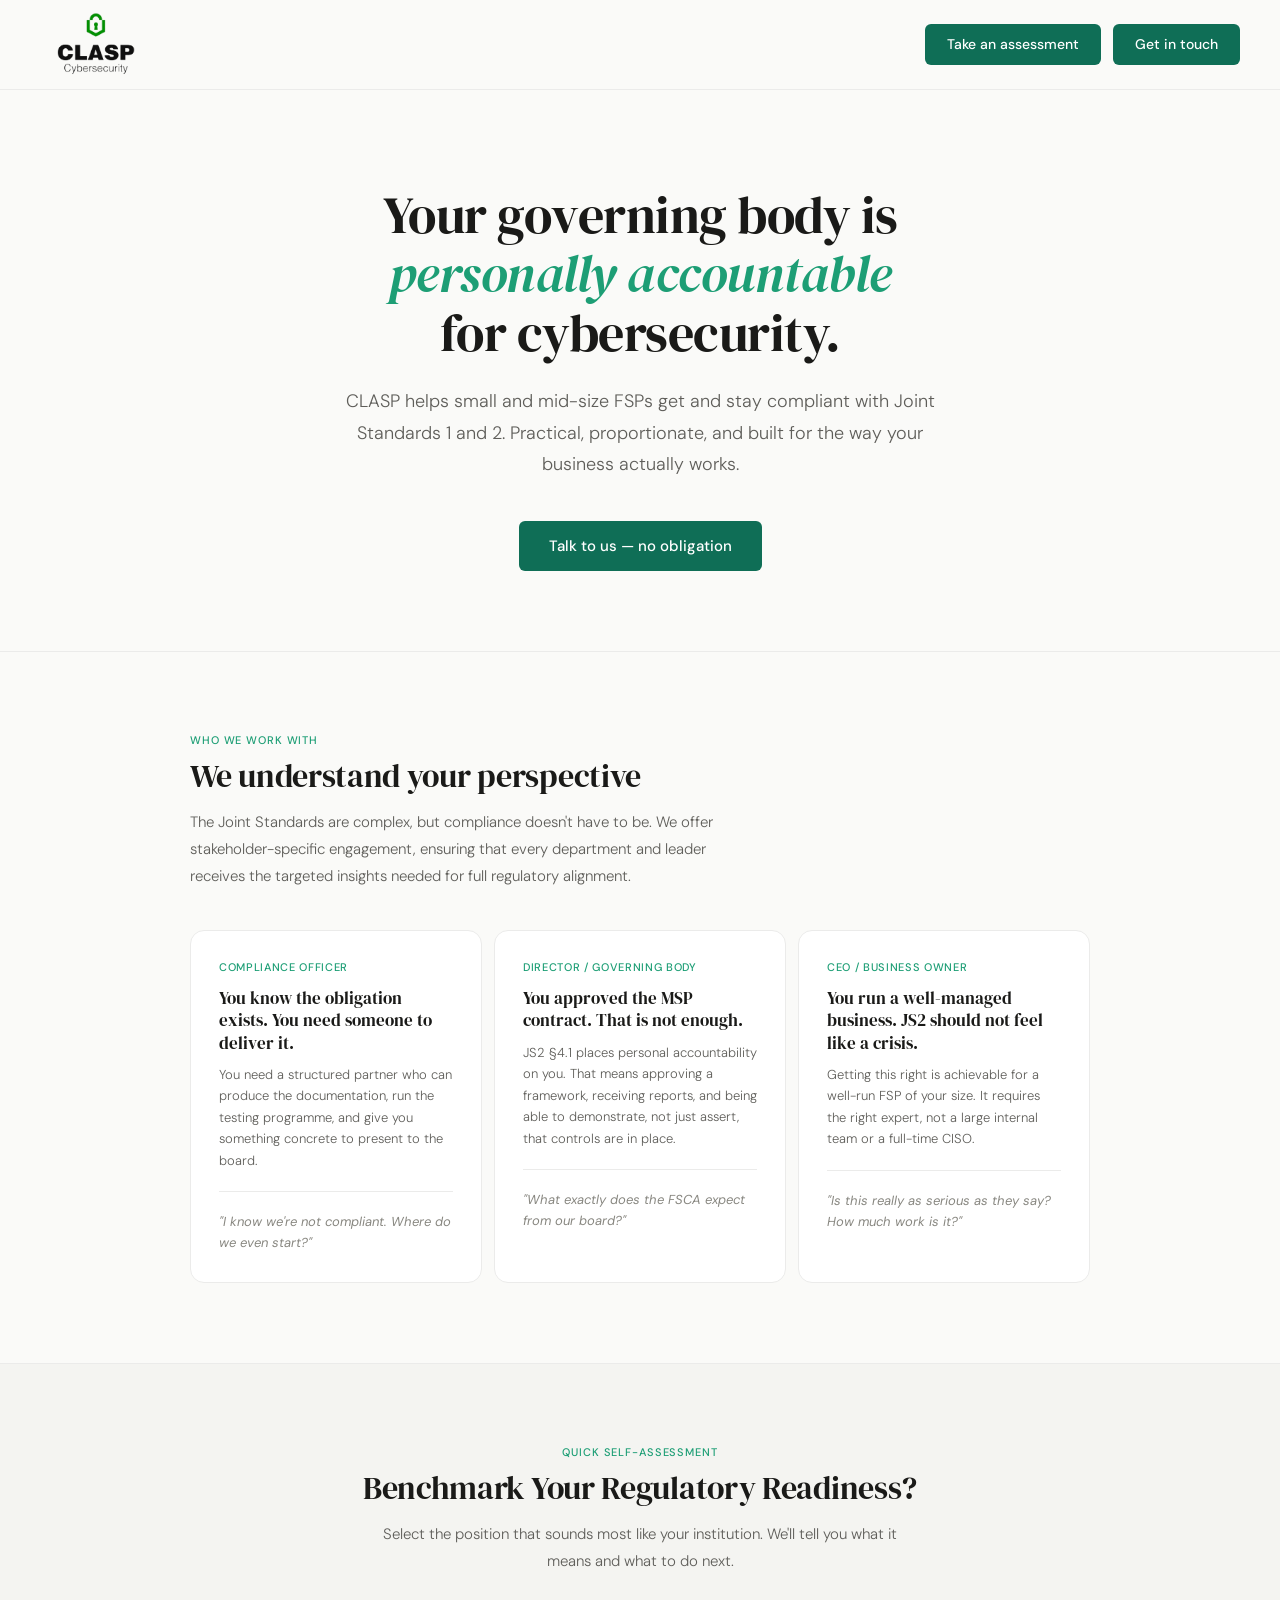
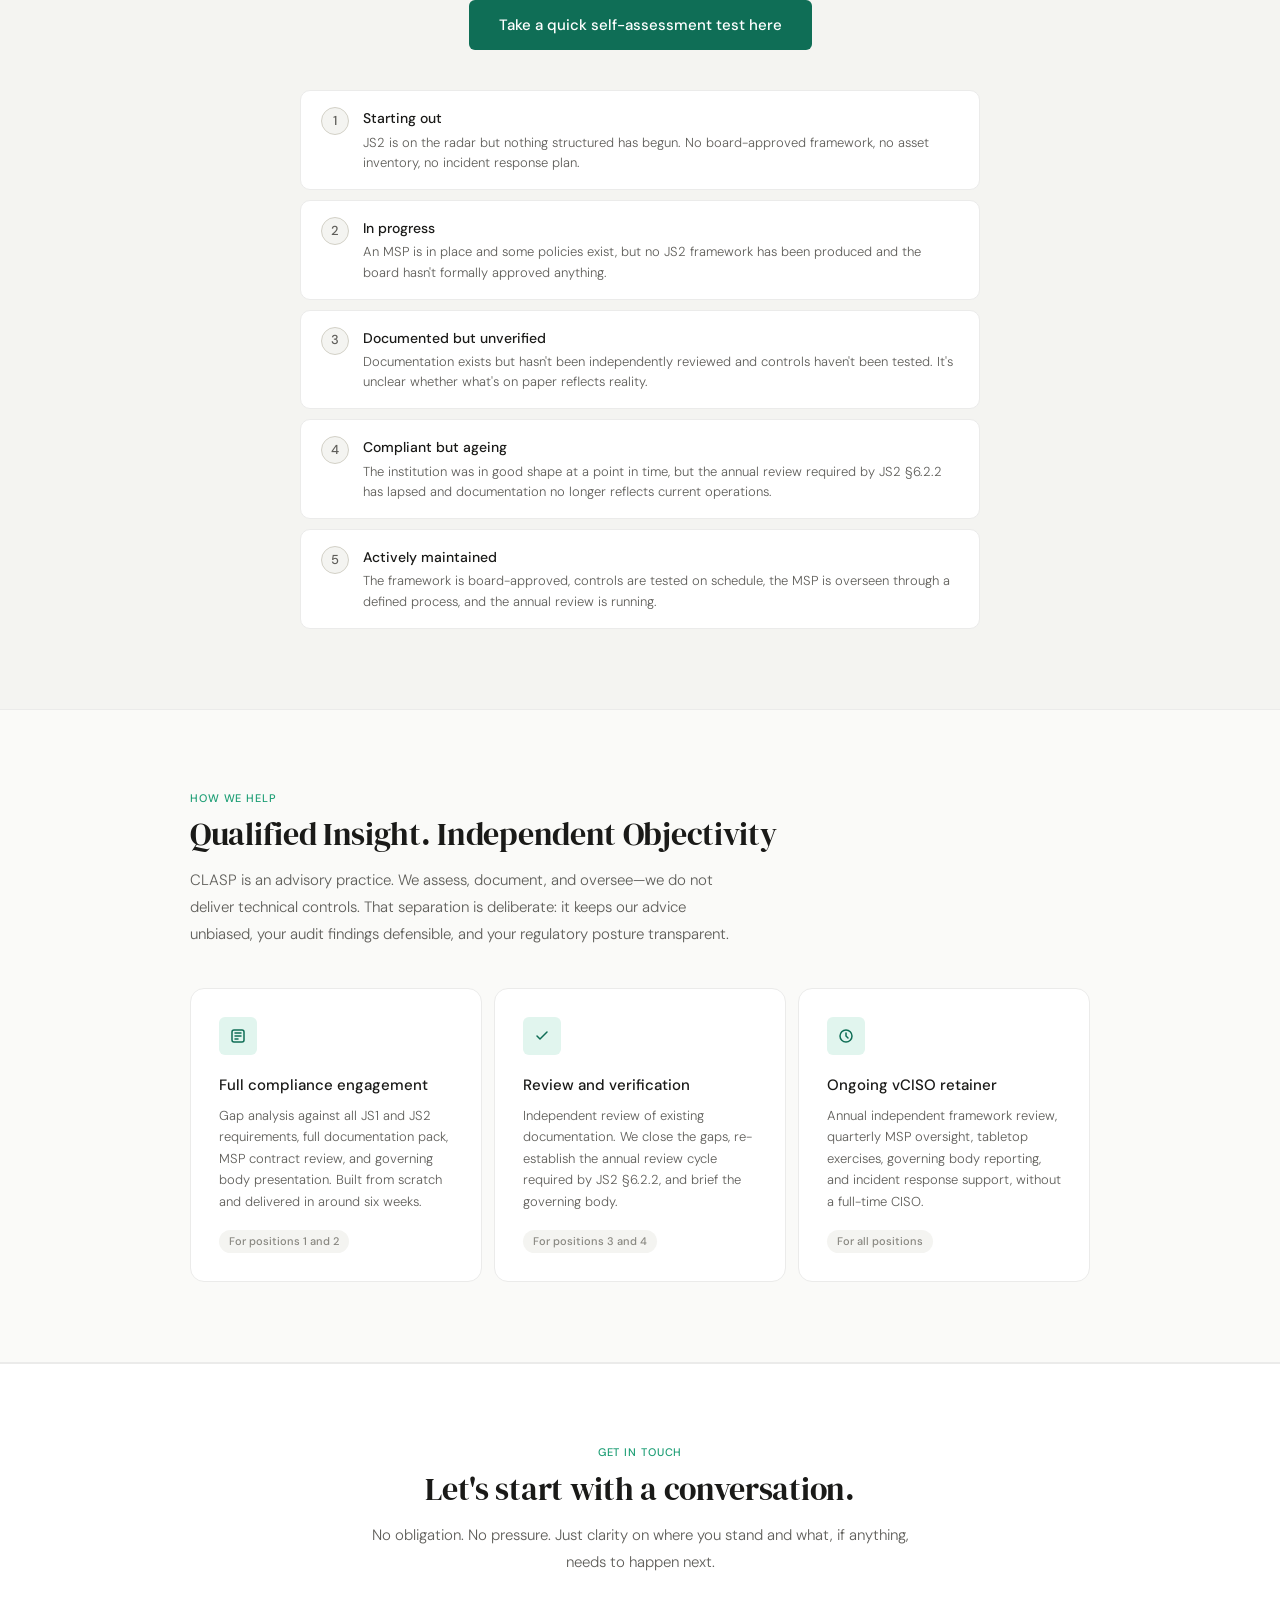
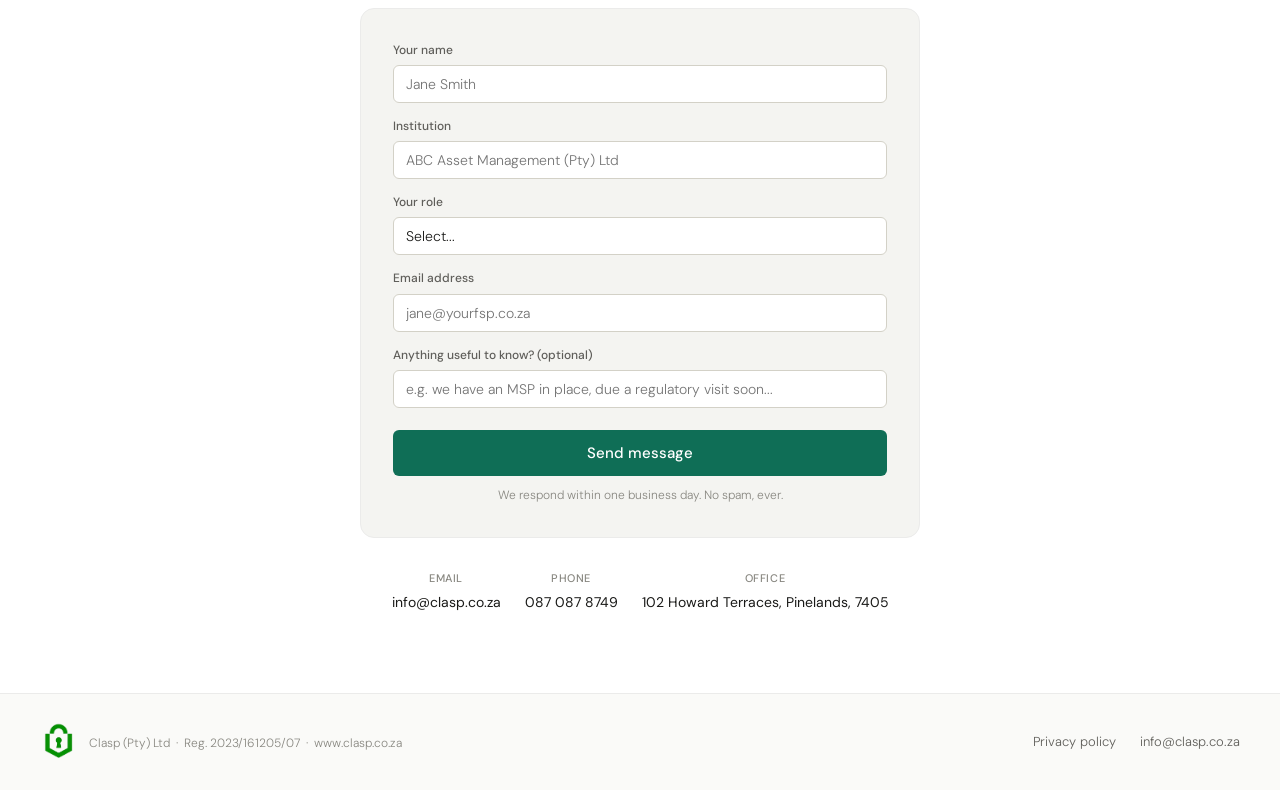
==== commit fe6e446f: "grrr phhhhh" ====
--- a/index.html
+++ b/index.html
@@ -70,6 +70,11 @@
       display: inline-flex;
       align-items: center;
     }
+    .nav-actions {
+      display: flex;
+      align-items: center;
+      gap: 0.75rem;
+    }
     .nav-cta {
       font-family: 'DM Sans', sans-serif;
       font-size: 14px; font-weight: 500;
@@ -223,13 +228,9 @@
       background: var(--bg-surface);
       border: 1px solid var(--border-light);
       border-radius: var(--radius-md);
-      cursor: pointer;
+      cursor: default;
       transition: border-color 0.15s, background 0.15s;
       user-select: none;
-    }
-    .assess-opt:hover {
-      border-color: var(--green-bright);
-      background: var(--green-pale);
     }
     .assess-opt.selected {
       border-color: var(--green-bright);
@@ -490,14 +491,16 @@
     <a class="nav-logo" href="#"><span>
       <img src="images/logo-nobckgrnd.png" alt="CLASP Cybersecurity" class="logo">
     </span></a>
-    <a class="nav-cta" href="#contact">Get in touch</a>
+    <div class="nav-actions">
+      <a class="nav-cta" href="assessment.html">Take an assessment</a>
+      <a class="nav-cta" href="#contact">Get in touch</a>
+    </div>
   </nav>
 
   <!-- HERO -->
   <section class="hero">
-    <div class="hero-badge">JS1 &amp; JS2 — in force now</div>
     <h1>Your governing body is<br><em>personally accountable</em><br>for cybersecurity.</h1>
-    <p class="hero-body">CLASP helps small and mid-size FSPs get — and stay — compliant with Joint Standards 1 and 2. Practical, proportionate, and built for the way your business actually works.</p>
+    <p class="hero-body">CLASP helps small and mid-size FSPs get and stay compliant with Joint Standards 1 and 2. Practical, proportionate, and built for the way your business actually works.</p>
     <a class="btn-primary" href="#contact">Talk to us — no obligation</a>
   </section>
 
@@ -519,20 +522,20 @@
       <div class="aud-card">
         <div class="aud-role">Director / Governing Body</div>
         <div class="aud-h">You approved the MSP contract. That is not enough.</div>
-        <div class="aud-b">JS2 §4.1 places personal accountability on you. That means approving a framework, receiving reports, and being able to demonstrate — not just assert — that controls are in place.</div>
+        <div class="aud-b">JS2 §4.1 places personal accountability on you. That means approving a framework, receiving reports, and being able to demonstrate, not just assert, that controls are in place.</div>
         <div class="aud-q">"What exactly does the FSCA expect from our board?"</div>
       </div>
       <div class="aud-card">
         <div class="aud-role">CEO / Business Owner</div>
         <div class="aud-h">You run a well-managed business. JS2 should not feel like a crisis.</div>
-        <div class="aud-b">Getting this right is achievable for a well-run FSP of your size. It requires the right expert — not a large internal team or a full-time CISO.</div>
+        <div class="aud-b">Getting this right is achievable for a well-run FSP of your size. It requires the right expert, not a large internal team or a full-time CISO.</div>
         <div class="aud-q">"Is this really as serious as they say? How much work is it?"</div>
       </div>
     </div>
   </section>
 
   <!-- SELF-ASSESSMENT -->
-  <div class="alt-wrap">
+  <div class="alt-wrap" id="assessment">
     <section class="section">
       <div class="assess-intro">
         <div class="eyebrow">Quick self-assessment</div>
@@ -549,7 +552,7 @@
       <div class="assess-wrap">
         <div class="assess-options">
 
-          <div class="assess-opt" onclick="selectOption(this, 1)">
+          <div class="assess-opt">
             <div class="assess-num">1</div>
             <div class="assess-text">
               <div class="assess-title">Starting out</div>
@@ -557,7 +560,7 @@
             </div>
           </div>
 
-          <div class="assess-opt" onclick="selectOption(this, 2)">
+          <div class="assess-opt">
             <div class="assess-num">2</div>
             <div class="assess-text">
               <div class="assess-title">In progress</div>
@@ -565,7 +568,7 @@
             </div>
           </div>
 
-          <div class="assess-opt" onclick="selectOption(this, 3)">
+          <div class="assess-opt">
             <div class="assess-num">3</div>
             <div class="assess-text">
               <div class="assess-title">Documented but unverified</div>
@@ -573,7 +576,7 @@
             </div>
           </div>
 
-          <div class="assess-opt" onclick="selectOption(this, 4)">
+          <div class="assess-opt">
             <div class="assess-num">4</div>
             <div class="assess-text">
               <div class="assess-title">Compliant but ageing</div>
@@ -581,7 +584,7 @@
             </div>
           </div>
 
-          <div class="assess-opt" onclick="selectOption(this, 5)">
+          <div class="assess-opt">
             <div class="assess-num">5</div>
             <div class="assess-text">
               <div class="assess-title">Actively maintained</div>
@@ -638,7 +641,7 @@
           <svg viewBox="0 0 16 16"><circle cx="8" cy="8" r="6"/><path d="M8 5v3l2 2"/></svg>
         </div>
         <div class="help-h">Ongoing vCISO retainer</div>
-        <div class="help-b">Annual independent framework review, quarterly MSP oversight, tabletop exercises, governing body reporting, and incident response support — without a full-time CISO.</div>
+        <div class="help-b">Annual independent framework review, quarterly MSP oversight, tabletop exercises, governing body reporting, and incident response support, without a full-time CISO.</div>
         <div class="help-tag">For all positions</div>
       </div>
     </div>
@@ -651,7 +654,7 @@
     <div class="contact-wrap">
       <div class="eyebrow" style="text-align:center;">Get in touch</div>
       <div class="sec-title" style="text-align:center;">Let's start with a conversation.</div>
-      <p class="sec-body" style="margin: 0 auto 0.5rem; text-align:center;">No obligation. No pressure. Just clarity on where you stand and what — if anything — needs to happen next.</p>
+      <p class="sec-body" style="margin: 0 auto 0.5rem; text-align:center;">No obligation. No pressure. Just clarity on where you stand and what, if anything, needs to happen next.</p>
 
       <div class="contact-form">
         <div class="form-row">
@@ -692,7 +695,7 @@
         </div>
         <div class="cd-item">
           <div class="cd-label">Phone</div>
-          <a href="tel:0861551105">0861 551 105</a>
+          <a href="tel:0870878749">087 087 8749</a>
         </div>
         <div class="cd-item">
           <div class="cd-label">Office</div>
@@ -768,6 +771,24 @@
         res.scrollIntoView({ behavior: 'smooth', block: 'nearest' });
       }, 120);
     }
+
+    // If coming back from the quiz with a ?tier=X param, pre-select that position
+    document.addEventListener('DOMContentLoaded', function () {
+      var params = new URLSearchParams(window.location.search);
+      var tier = parseInt(params.get('tier'), 10);
+      if (!tier || tier < 1 || tier > 5) return;
+
+      var opts = document.querySelectorAll('.assess-opt');
+      var target = opts[tier - 1];
+      if (!target) return;
+
+      selectOption(target, tier);
+
+      var section = document.getElementById('assessment');
+      if (section) {
+        section.scrollIntoView({ behavior: 'smooth', block: 'start' });
+      }
+    });
   </script>
 
 </body>
